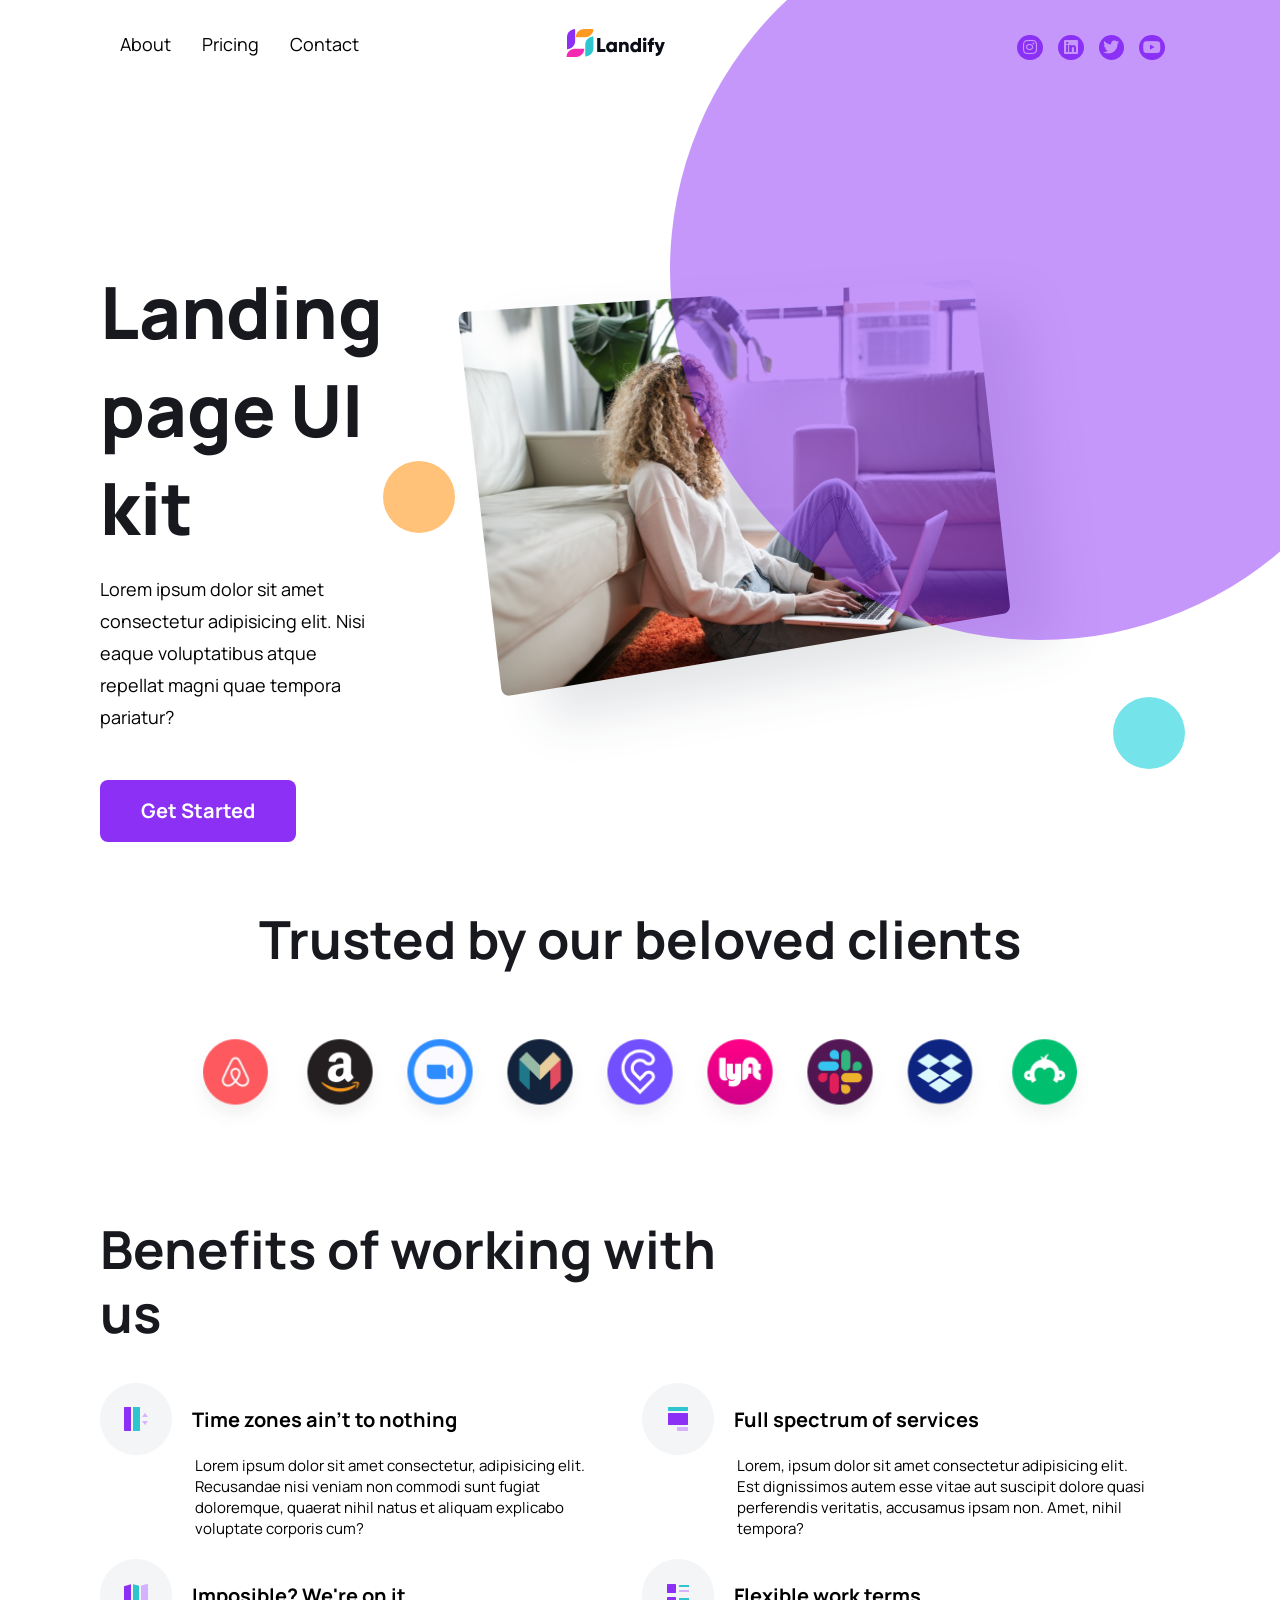
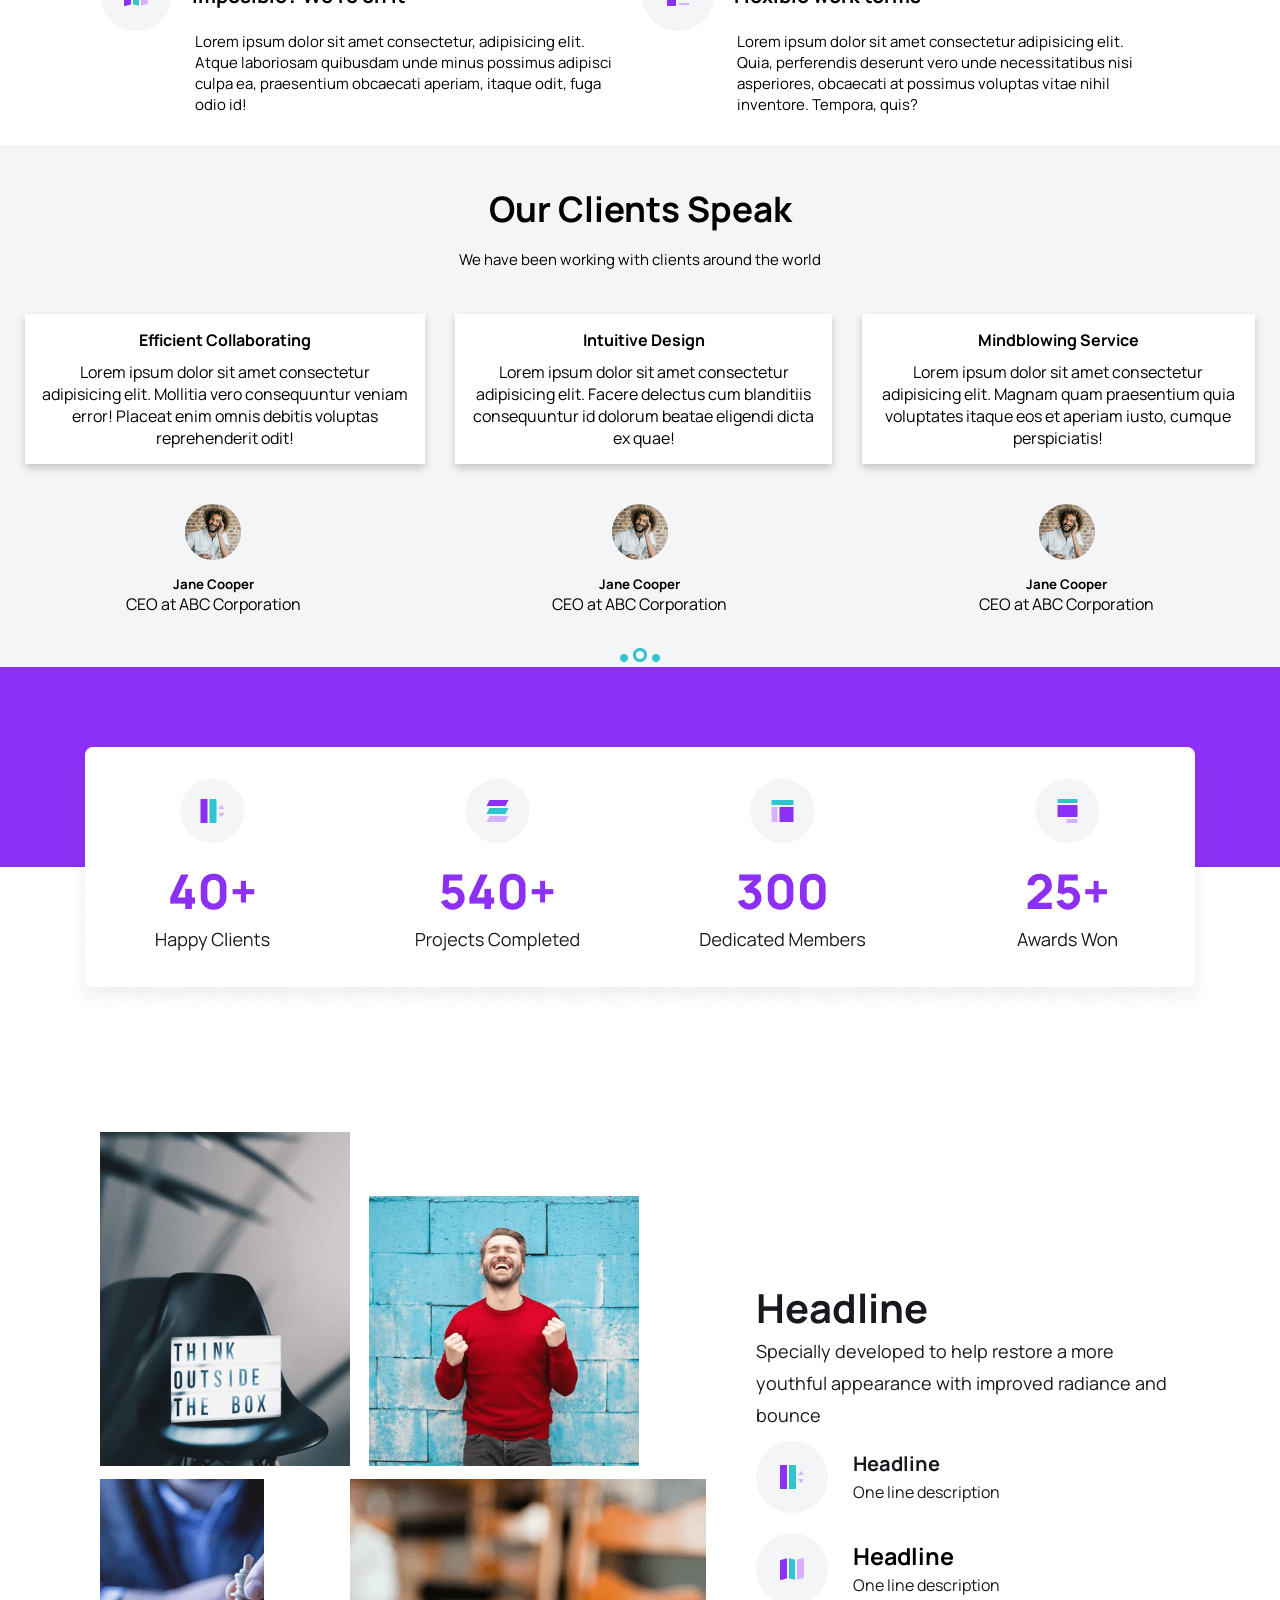
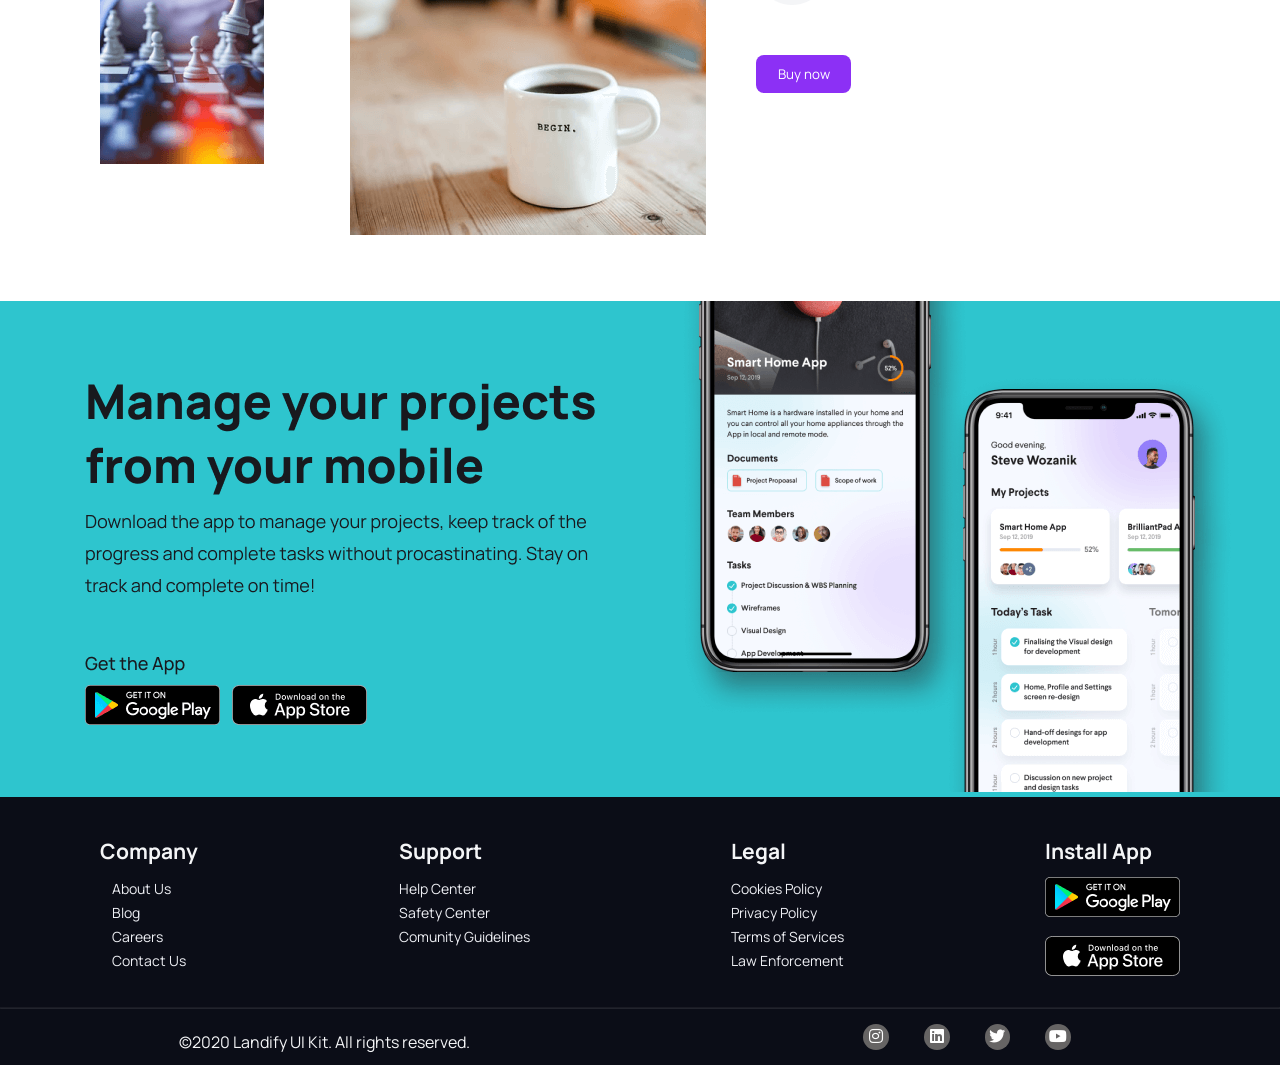
==== home.html @ 830791a5 "add main-header parent into main header__circle" ====
<!DOCTYPE html>
<html lang="en">
  <head>
    <meta charset="UTF-8" />
    <meta http-equiv="X-UA-Compatible" content="IE=edge" />
    <meta name="viewport" content="width=device-width, initial-scale=1.0" />
    <!-- CSS -->
    <link rel="stylesheet" href="./css/styles.css" />
    <!-- favicon -->
    <link rel="icon" href="./img/logo.png" />
    <!-- fontawesome -->
    <link
      rel="stylesheet"
      href="https://use.fontawesome.com/releases/v5.8.1/css/all.css"
      integrity="sha384-50oBUHEmvpQ+1lW4y57PTFmhCaXp0ML5d60M1M7uH2+nqUivzIebhndOJK28anvf"
      crossorigin="anonymous"
    />
    <title>Landify</title>
  </head>
  <body>
    <div class="container">
      <nav class="navbar js-navbar">
        <div class="nav-header">
          <div class="nav-header__icon nav-header__icon--active js-toggle-menu">
            <i id="icon_bar" class="fas fa-bars"></i>
          </div>
          <div class="nav-header__icon js-toggle-menu">
            <i id="icon_close" class="fas fa-times"></i>
          </div>
          <div class="logo-desktop">
            <svg
              width="28"
              height="28"
              viewBox="0 0 28 28"
              fill="none"
              xmlns="http://www.w3.org/2000/svg"
            >
              <path
                d="M0.575317 28H10.0685C14.57 28 18.2192 24.3508 18.2192 19.8493H8.726C4.2245 19.8493 0.575317 23.4985 0.575317 28Z"
                fill="#F22BB2"
              />
              <path
                d="M1 8.15069V20.137C5.5015 20.137 9.15069 16.4878 9.15069 11.9863V0C4.64919 0 1 3.64919 1 8.15069Z"
                fill="#8C30F5"
              />
              <path
                d="M27.4246 0H17.9314C13.4299 0 9.78076 3.64919 9.78076 8.15068H19.2739C23.7754 8.15068 27.4246 4.5015 27.4246 0Z"
                fill="#FE9A22"
              />
              <path
                d="M27.4246 19.3699V7.38358C22.9231 7.38358 19.2739 11.0328 19.2739 15.5343V27.5206C23.7754 27.5206 27.4246 23.8714 27.4246 19.3699Z"
                fill="#2EC5CE"
              />
            </svg>
            <svg
              width="68"
              height="20"
              viewBox="0 0 68 20"
              fill="none"
              xmlns="http://www.w3.org/2000/svg"
            >
              <path
                d="M3.39995 11.92V0.999989H0.199951V15H8.39995V11.92H3.39995Z"
                fill="#0B0D17"
              />
              <path
                d="M16.8717 4.99999V5.93999C16.2117 5.17999 15.2317 4.71999 13.8917 4.71999C11.2717 4.71999 9.11167 7.01999 9.11167 9.99999C9.11167 12.98 11.2717 15.28 13.8917 15.28C15.2317 15.28 16.2117 14.82 16.8717 14.06V15H19.8717V4.99999H16.8717ZM14.4917 12.44C13.1117 12.44 12.1117 11.5 12.1117 9.99999C12.1117 8.49999 13.1117 7.55999 14.4917 7.55999C15.8717 7.55999 16.8717 8.49999 16.8717 9.99999C16.8717 11.5 15.8717 12.44 14.4917 12.44Z"
                fill="#0B0D17"
              />
              <path
                d="M27.9326 4.71999C26.6126 4.71999 25.6126 5.19999 25.0726 5.93999V4.99999H22.0726V15H25.0726V9.53999C25.0726 8.11999 25.8326 7.47999 26.9326 7.47999C27.8926 7.47999 28.6726 8.05999 28.6726 9.29999V15H31.6726V8.85999C31.6726 6.15999 29.9526 4.71999 27.9326 4.71999Z"
                fill="#0B0D17"
              />
              <path
                d="M40.9928 0.999989V5.93999C40.3328 5.17999 39.3528 4.71999 38.0128 4.71999C35.3928 4.71999 33.2328 7.01999 33.2328 9.99999C33.2328 12.98 35.3928 15.28 38.0128 15.28C39.3528 15.28 40.3328 14.82 40.9928 14.06V15H43.9928V0.999989H40.9928ZM38.6128 12.44C37.2328 12.44 36.2328 11.5 36.2328 9.99999C36.2328 8.49999 37.2328 7.55999 38.6128 7.55999C39.9928 7.55999 40.9928 8.49999 40.9928 9.99999C40.9928 11.5 39.9928 12.44 38.6128 12.44Z"
                fill="#0B0D17"
              />
              <path
                d="M47.6937 4.11999C48.6737 4.11999 49.4937 3.29999 49.4937 2.31999C49.4937 1.33999 48.6737 0.519989 47.6937 0.519989C46.7137 0.519989 45.8937 1.33999 45.8937 2.31999C45.8937 3.29999 46.7137 4.11999 47.6937 4.11999ZM46.1937 15H49.1937V4.99999H46.1937V15Z"
                fill="#0B0D17"
              />
              <path
                d="M56.889 3.59999V0.719989C53.569 0.519989 52.029 2.19999 52.029 4.99999H50.689V7.87999H52.029V15H55.029V7.87999H56.889V4.99999H55.029C55.029 3.83999 55.769 3.49999 56.889 3.59999Z"
                fill="#0B0D17"
              />
              <path
                d="M64.6812 4.99999L62.8012 11.12L60.5812 4.99999H57.2812L61.2612 14.54C60.8212 15.76 60.1612 16.2 58.7612 16.2V19C61.5612 19.14 63.3412 17.88 64.4612 14.7L67.8812 4.99999H64.6812Z"
                fill="#0B0D17"
              />
            </svg>
          </div>
          <div class="logo-mobile">
            <svg
              width="28"
              height="28"
              viewBox="0 0 28 28"
              fill="none"
              xmlns="http://www.w3.org/2000/svg"
            >
              <path
                d="M0.575317 28H10.0685C14.57 28 18.2192 24.3508 18.2192 19.8493H8.726C4.2245 19.8493 0.575317 23.4985 0.575317 28Z"
                fill="#F22BB2"
              />
              <path
                d="M1 8.15069V20.137C5.5015 20.137 9.15069 16.4878 9.15069 11.9863V0C4.64919 0 1 3.64919 1 8.15069Z"
                fill="#8C30F5"
              />
              <path
                d="M27.4246 0H17.9314C13.4299 0 9.78076 3.64919 9.78076 8.15068H19.2739C23.7754 8.15068 27.4246 4.5015 27.4246 0Z"
                fill="#FE9A22"
              />
              <path
                d="M27.4246 19.3699V7.38358C22.9231 7.38358 19.2739 11.0328 19.2739 15.5343V27.5206C23.7754 27.5206 27.4246 23.8714 27.4246 19.3699Z"
                fill="#2EC5CE"
              />
            </svg>
            <svg
              width="68"
              height="20"
              viewBox="0 0 68 20"
              fill="none"
              xmlns="http://www.w3.org/2000/svg"
            >
              <path
                d="M3.39995 11.92V0.999989H0.199951V15H8.39995V11.92H3.39995Z"
                fill="#0B0D17"
              />
              <path
                d="M16.8717 4.99999V5.93999C16.2117 5.17999 15.2317 4.71999 13.8917 4.71999C11.2717 4.71999 9.11167 7.01999 9.11167 9.99999C9.11167 12.98 11.2717 15.28 13.8917 15.28C15.2317 15.28 16.2117 14.82 16.8717 14.06V15H19.8717V4.99999H16.8717ZM14.4917 12.44C13.1117 12.44 12.1117 11.5 12.1117 9.99999C12.1117 8.49999 13.1117 7.55999 14.4917 7.55999C15.8717 7.55999 16.8717 8.49999 16.8717 9.99999C16.8717 11.5 15.8717 12.44 14.4917 12.44Z"
                fill="#0B0D17"
              />
              <path
                d="M27.9326 4.71999C26.6126 4.71999 25.6126 5.19999 25.0726 5.93999V4.99999H22.0726V15H25.0726V9.53999C25.0726 8.11999 25.8326 7.47999 26.9326 7.47999C27.8926 7.47999 28.6726 8.05999 28.6726 9.29999V15H31.6726V8.85999C31.6726 6.15999 29.9526 4.71999 27.9326 4.71999Z"
                fill="#0B0D17"
              />
              <path
                d="M40.9928 0.999989V5.93999C40.3328 5.17999 39.3528 4.71999 38.0128 4.71999C35.3928 4.71999 33.2328 7.01999 33.2328 9.99999C33.2328 12.98 35.3928 15.28 38.0128 15.28C39.3528 15.28 40.3328 14.82 40.9928 14.06V15H43.9928V0.999989H40.9928ZM38.6128 12.44C37.2328 12.44 36.2328 11.5 36.2328 9.99999C36.2328 8.49999 37.2328 7.55999 38.6128 7.55999C39.9928 7.55999 40.9928 8.49999 40.9928 9.99999C40.9928 11.5 39.9928 12.44 38.6128 12.44Z"
                fill="#0B0D17"
              />
              <path
                d="M47.6937 4.11999C48.6737 4.11999 49.4937 3.29999 49.4937 2.31999C49.4937 1.33999 48.6737 0.519989 47.6937 0.519989C46.7137 0.519989 45.8937 1.33999 45.8937 2.31999C45.8937 3.29999 46.7137 4.11999 47.6937 4.11999ZM46.1937 15H49.1937V4.99999H46.1937V15Z"
                fill="#0B0D17"
              />
              <path
                d="M56.889 3.59999V0.719989C53.569 0.519989 52.029 2.19999 52.029 4.99999H50.689V7.87999H52.029V15H55.029V7.87999H56.889V4.99999H55.029C55.029 3.83999 55.769 3.49999 56.889 3.59999Z"
                fill="#0B0D17"
              />
              <path
                d="M64.6812 4.99999L62.8012 11.12L60.5812 4.99999H57.2812L61.2612 14.54C60.8212 15.76 60.1612 16.2 58.7612 16.2V19C61.5612 19.14 63.3412 17.88 64.4612 14.7L67.8812 4.99999H64.6812Z"
                fill="#0B0D17"
              />
            </svg>
          </div>
        </div>

        <ul class="menu">
          <li class="menu__element menu__element--active">
            <a class="menu__link" href="#">About</a>
          </li>
          <li class="menu__element">
            <a class="menu__link" href="#">Pricing</a>
          </li>
          <li class="menu__element">
            <a class="menu__link" href="#">Contact</a>
          </li>
        </ul>

        <div class="header">
          <div class="header__social">
            <div class="header__social-items">
              <a href="#"><i class="fab fa-instagram"></i></a>
            </div>

            <div class="header__social-items">
              <a href="#"><i class="fab fa-linkedin"></i></a>
            </div>

            <div class="header__social-items">
              <a href="#"><i class="fab fa-twitter"></i></a>
            </div>

            <div class="header__social-items">
              <a href="#"><i class="fab fa-youtube"></i></a>
            </div>
          </div>
        </div>
      </nav>
      <div class="main-header">
        <div class="main-header__circle">
          <svg
            width="610"
            height="640"
            viewBox="0 0 610 640"
            fill="none"
            xmlns="http://www.w3.org/2000/svg"
          >
            <circle opacity="0.5" cx="370" cy="270" r="370" fill="#8C30F5" />
          </svg>
        </div>
      </div>
    </div>

    <!-- Banner -->

    <div class="main-banner">
      <div class="main-banner__wrap">
        <div class="main-banner__container">
          <div class="banner">
            <h1 class="banner__text">Landing page UI kit</h1>
            <div class="main-banner__span">
              <span
                >Lorem ipsum dolor sit amet consectetur adipisicing elit. Nisi
                eaque voluptatibus atque repellat magni quae tempora
                pariatur?</span
              >
            </div>

            <div class="main-banner__button">
              <a href="#"
                ><button class="banner__button-touch">Get Started</button></a
              >
            </div>
          </div>
        </div>
      </div>

      <div class="main-banner__circle-orange">
        <svg
          width="72"
          height="72"
          viewBox="0 0 72 72"
          fill="none"
          xmlns="http://www.w3.org/2000/svg"
        >
          <circle cx="36" cy="36" r="36" fill="#FFC278" />
        </svg>
      </div>

      <div class="main-banner__image">
        <div class="banner">
          <svg
            width="658"
            height="544"
            viewBox="0 0 658 544"
            fill="none"
            xmlns="http://www.w3.org/2000/svg"
            xmlns:xlink="http://www.w3.org/1999/xlink"
          >
            <g filter="url(#filter0_d)">
              <path
                class="banner__image-woman"
                fill-rule="evenodd"
                clip-rule="evenodd"
                d="M3.5242 95.7684C2.99503 91.2169 6.38948 87.1518 10.9624 86.8606L510.905 55.0303C515.167 54.7589 518.89 57.8821 519.364 62.1257L554.885 380.015C555.357 384.242 552.44 388.099 548.245 388.796L55.5522 470.612C51.0424 471.361 46.8232 468.185 46.2952 463.644L3.5242 95.7684Z"
                fill="url(#pattern0)"
              />
            </g>
            <defs>
              <filter
                id="filter0_d"
                x="0.192383"
                y="0.982513"
                width="657.695"
                height="542.653"
                filterUnits="userSpaceOnUse"
                color-interpolation-filters="sRGB"
              >
                <feFlood flood-opacity="0" result="BackgroundImageFix" />
                <feColorMatrix
                  in="SourceAlpha"
                  type="matrix"
                  values="0 0 0 0 0 0 0 0 0 0 0 0 0 0 0 0 0 0 127 0"
                />
                <feOffset dx="48" dy="24" />
                <feGaussianBlur stdDeviation="24" />
                <feColorMatrix
                  type="matrix"
                  values="0 0 0 0 0.0941176 0 0 0 0 0.145098 0 0 0 0 0.219608 0 0 0 0.12 0"
                />
                <feBlend
                  mode="normal"
                  in2="BackgroundImageFix"
                  result="effect1_dropShadow"
                />
                <feBlend
                  mode="normal"
                  in="SourceGraphic"
                  in2="effect1_dropShadow"
                  result="shape"
                />
              </filter>
              <pattern
                id="pattern0"
                patternContentUnits="objectBoundingBox"
                width="1"
                height="1"
              >
                <use
                  xlink:href="#image0"
                  transform="translate(-0.0601894) scale(0.0010804 0.00144718)"
                />
              </pattern>
              <image
                id="image0"
                width="1037"
                height="691"
                xlink:href="[data-uri]"
              />
            </defs>
          </svg>
        </div>
      </div>

      <div class="main-banner__circle-turquoise">
        <svg
          width="72"
          height="72"
          viewBox="0 0 72 72"
          fill="none"
          xmlns="http://www.w3.org/2000/svg"
        >
          <circle cx="36" cy="36" r="36" fill="#75E3EA" />
        </svg>
      </div>
    </div>

    <!-- title -->

    <div class="main-title">
      <div class="main-title__text">
        <h2>Trusted by our beloved clients</h2>
      </div>

      <div class="main-title__icons">
        <div class="main-title__container">
          <div class="main-title__list">
            <img src="./img/logo-airbnb.png" alt="airbnb" />
          </div>
          <div class="main-title__list">
            <img src="./img/logo-amazon.png" alt="amazon" />
          </div>
          <div class="main-title__list">
            <img src="./img/logo-zoom.png" alt="zoom" />
          </div>
          <div class="main-title__list">
            <img src="./img/logo-m.png" alt="media" />
          </div>
          <div class="main-title__list">
            <img src="./img/logo-cabify.png" alt="cabify" />
          </div>
          <div class="main-title__list">
            <img src="./img/logo-lir.png" alt="lyR" />
          </div>
          <div class="main-title__list">
            <img src="./img/logo-slack.png" alt="slack" />
          </div>
          <div class="main-title__list">
            <img src="./img/logo-dropbox.png" alt="dropbox" />
          </div>
          <div class="main-title__list">
            <img src="./img/logo-green.png" alt="green" />
          </div>
        </div>
      </div>
    </div>

    <!-- Section -->

    <div class="main-section">
      <div class="main-section__title">
        <h2>Benefits of working with <br />us</h2>
      </div>

      <div class="main-section__icons">
        <div class="main-section__left">
          <div class="main-section__list">
            <img src="./img/feature-icon-circle-1.png" alt="benefits" />
            <h3 class="main-section__subtitle">Time zones ain't to nothing</h3>
            <div class="main-section__global">
              <span class="main-section__span"
                >Lorem ipsum dolor sit amet consectetur, adipisicing elit.
                Recusandae nisi veniam non commodi sunt fugiat doloremque,
                quaerat nihil natus et aliquam explicabo voluptate corporis
                cum?</span
              >
            </div>
          </div>

          <div class="main-section__list">
            <img src="./img/feature-icon-circle-2.png" alt="benefits" />
            <h3 class="main-section__subtitle">Imposible? We're on it</h3>
            <div class="main-section__global">
              <span class="main-section__span"
                >Lorem ipsum dolor sit amet consectetur, adipisicing elit. Atque
                laboriosam quibusdam unde minus possimus adipisci culpa ea,
                praesentium obcaecati aperiam, itaque odit, fuga odio id!</span
              >
            </div>
          </div>
        </div>

        <div class="main-section__right">
          <div class="main-section__list">
            <img src="./img/feature-icon-circle-3.png" alt="benefits" />
            <h3 class="main-section__subtitle">Full spectrum of services</h3>
            <div class="main-section__global">
              <span class="main-section__span"
                >Lorem, ipsum dolor sit amet consectetur adipisicing elit. Est
                dignissimos autem esse vitae aut suscipit dolore quasi
                perferendis veritatis, accusamus ipsam non. Amet, nihil
                tempora?</span
              >
            </div>
          </div>

          <div class="main-section__list">
            <img src="./img/feature-icon-circle-4.png" alt="benefits" />
            <h3 class="main-section__subtitle">Flexible work terms</h3>
            <div class="main-section__global">
              <span class="main-section__span"
                >Lorem ipsum dolor sit amet consectetur adipisicing elit. Quia,
                perferendis deserunt vero unde necessitatibus nisi asperiores,
                obcaecati at possimus voluptas vitae nihil inventore. Tempora,
                quis?</span
              >
            </div>
          </div>
        </div>
      </div>
    </div>

    <!-- Cards -->

    <div class="main-card">
      <div class="main-card__title">
        <h3>Our Clients Speak</h3>
        <span class="main-card__span"
          >We have been working with clients around the world</span
        >
      </div>

      <div class="main-card__testimonial">
        <div class="main-card__cards">
          <div class="main-card__cards-testimonial">
            <h4>Efficient Collaborating</h4>
          </div>
          <div class="main-card__paragraph">
            <p>
              Lorem ipsum dolor sit amet consectetur adipisicing elit. Mollitia
              vero consequuntur veniam error! Placeat enim omnis debitis
              voluptas reprehenderit odit!
            </p>
          </div>
          <div class="main-card__pictures">
            <div class="main-card__picture-client">
              <img src="./img/testimonial.png" alt="testimonial" />
            </div>
          </div>
        </div>

        <div class="main-card__cards">
          <div class="main-card__cards-testimonial">
            <h4>Intuitive Design</h4>
          </div>
          <div class="main-card__paragraph">
            <p>
              Lorem ipsum dolor sit amet consectetur adipisicing elit. Facere
              delectus cum blanditiis consequuntur id dolorum beatae eligendi
              dicta ex quae!
            </p>
          </div>
          <div class="main-card__pictures">
            <div class="main-card__picture-client">
              <img src="./img/testimonial.png" alt="testimonial" />
            </div>
          </div>
        </div>

        <div class="main-card__cards">
          <div class="main-card__cards-testimonial">
            <h4>Mindblowing Service</h4>
          </div>
          <div class="main-card__paragraph">
            <p>
              Lorem ipsum dolor sit amet consectetur adipisicing elit. Magnam
              quam praesentium quia voluptates itaque eos et aperiam iusto,
              cumque perspiciatis!
            </p>
          </div>
          <div class="main-card__pictures">
            <div class="main-card__picture-client">
              <img src="./img/testimonial.png" alt="testimonial" />
            </div>
          </div>
        </div>
      </div>

      <div class="main-card__wrapp">
        <div class="main-card__picture">
          <div class="main-card__picture-client">
            <img src="./img/testimonial.png" alt="testimonial" />
          </div>
        </div>

        <div class="main-card__picture-client">
          <div class="main-card__picture">
            <img src="./img/testimonial.png" alt="testimonial" />
          </div>
        </div>

        <div class="main-card__picture-client">
          <div class="main-card__picture">
            <img src="./img/testimonial.png" alt="testimonial" />
          </div>
        </div>
      </div>

      <div class="main-card__company">
        <div class="main-card__name">
          <h5>Jane Cooper</h5>
          <div class="main-card__position">
            <span>CEO at ABC Corporation</span>
          </div>
        </div>

        <div class="main-card__name">
          <h5>Jane Cooper</h5>
          <div class="main-card__position">
            <span>CEO at ABC Corporation</span>
          </div>
        </div>

        <div class="main-card__name">
          <h5>Jane Cooper</h5>
          <div class="main-card__position">
            <span>CEO at ABC Corporation</span>
          </div>
        </div>
      </div>

      <div class="main-card__elipse">
        <div class="main-card__elipse-1">
          <img src="./img/elipse-1.png" alt="elipse" />
        </div>
        <div class="main-card__elipse-2">
          <img src="./img/elipse-2.png" alt="elipse" />
        </div>
        <div class="main-card__elipse-1">
          <img src="./img/elipse-1.png" alt="elipse" />
        </div>
      </div>
    </div>

    <!-- Statistics -->

    <div class="main-statistics">
      <div class="main-statistics__card">
        <img src="./img/statics.png" alt="" />
      </div>
    </div>

    <!-- Headline -->

    <div class="main-headline">
      <div class="main-headline__left">
        <div class="main-headline__container">
          <div class="main-headline__pictures-top">
            <div class="main-headline__picture-chair">
              <img src="./img/chair.png" alt="chair" />
            </div>
            <div class="main-headline__picture-chess">
              <img src="./img/chess.png" alt="chess" />
            </div>
          </div>
          <div class="main-headline__pictures-bottom">
            <div class="main-headline__picture-tshirt">
              <img src="./img/red-tshirt.png" alt="tshirt" />
            </div>
            <div class="main-headline__picture-coffe">
              <img src="./img/coffee-mug.png" alt="coffe-mug" />
            </div>
          </div>
        </div>
      </div>

      <div class="main-headline__right">
        <div class="main-headline__title">
          <h4>Headline</h4>
        </div>
        <div class="main-headline__span">
          <span
            >Specially developed to help restore a more youthful appearance with
            improved radiance and bounce</span
          >
        </div>

        <div class="main-headline__description">
          <div class="main-headline__list">
            <img src="./img/feature-icon-circle-1.png" alt="benefits" />
            <div class="main-headline__subtitle">
              <h3 class="main-headline__headline">Headline</h3>
              <div class="main-headline__global">
                <span>One line description</span>
              </div>
            </div>
          </div>

          <div class="main-headline__list">
            <img src="./img/feature-icon-circle-2.png" alt="benefits" />
            <div class="main-headline__subtitle">
              <h3>Headline</h3>
              <div class="main-headline__global">
                <span>One line description</span>
              </div>
            </div>
          </div>
          <div class="main-headline__button">
            <div class="headline">
              <a href="#"
                ><button class="headline__button-touch">Buy now</button></a
              >
            </div>
          </div>
        </div>
      </div>
    </div>

    <!-- app -->

    <div class="main-app">
      <div class="main-app__left">
        <div class="main-app__title">
          <h4>Manage your projects from your mobile</h4>
        </div>

        <div class="main-app__subtitle">
          <span
            >Download the app to manage your proyects, keep track of the
            progress and complete tasks without procastinating. Stay on track
            and complete on time!</span
          >
        </div>
      </div>

      <div class="main-app__right">
        <div class="main-app__image">
          <img src="./img/cellphones.png" alt="cellphones" />
        </div>
      </div>
    </div>

    <!-- Footer -->

    <div class="main-footer">
      <div class="main-footer__container">
        <div class="main-footer__title">
          <div class="main-footer__subtitle">
            <h3>Company</h3>
          </div>
          <div class="main-footer__list">
            <span>About Us</span>
            <span>Blog</span>
            <span>Careers</span>
            <span>Contact Us</span>
          </div>
        </div>

        <div class="main-footer__title">
          <div class="main-footer__subtitle">
            <h3>Support</h3>
          </div>
          <div class="main-footer__list">
            <span>Help Center</span>
            <span>Safety Center</span>
            <span>Comunity Guidelines</span>
          </div>
        </div>

        <div class="main-footer__title">
          <div class="main-footer__subtitle">
            <h3>Legal</h3>
          </div>
          <div class="main-footer__list">
            <span>Cookies Policy</span>
            <span>Privacy Policy</span>
            <span>Terms of Services</span>
            <span>Law Enforcement</span>
          </div>
        </div>

        <div class="main-footer__title">
          <div class="main-footer__subtitle">
            <h3>Install App</h3>
          </div>
          <div class="main-footer__list">
            <div class="main-footer__app">
              <a href="#"
                ><img src="./img/play-store.png" alt="Play-Store"
              /></a>
            </div>
            <div class="main-footer__list">
              <div class="main-footer__app">
                <a href="#"
                  ><img src="./img/app-store.png" alt="App-Store"
                /></a>
              </div>
            </div>
          </div>
        </div>
      </div>

      <hr />
      <div class="main-footer__rights">
        <div class="main-footer__container-bottom">
          <div class="main-footer__span">
            <span>©2020 Landify UI Kit. All rights reserved.</span>
          </div>
          <div class="main-footer__icons">
            <div class="main-footer__social">
              <div class="main-footer__items">
                <a href="#"><i class="fab fa-instagram"></i></a>
              </div>

              <div class="main-footer__items">
                <div class="main-footer__network">
                  <a href="#"><i class="fab fa-linkedin"></i></a>
                </div>
              </div>

              <div class="main-footer__items">
                <div class="main-footer__network">
                  <a href="#"><i class="fab fa-twitter"></i></a>
                </div>
              </div>

              <div class="main-footer__items">
                <div class="main-footer__network">
                  <a href="#"><i class="fab fa-youtube"></i></a>
                </div>
              </div>
            </div>
          </div>
        </div>
      </div>
    </div>

    <!-- JS -->

    <script src="./js/app.js"></script>
  </body>
</html>
---- css/styles.css ----
@import url("https://fonts.googleapis.com/css2?family=Manrope&display=swap");

* {
  box-sizing: border-box;
  padding: 0;
  margin: 0;
  font-family: Manrope;
}

/* HEADER */
.container {
  background-color: #fff;
}

.navbar {
  width: 100%;
  display: flex;
  justify-content: space-around;
  align-items: center;
  background-color: #fff;
  padding-right: 0rem;
  padding-bottom: 0;
  padding-left: 0rem;
  max-width: 100%;
  position: relative;
  margin: 0 auto;
}

.nav-header {
  display: flex;
  justify-content: center;
  align-items: center;
}

.logo-desktop {
  justify-content: center;
  margin-right: 50px;
  flex-basis: 200%;
}

.logo-mobile {
  display: none;
}

/* styles for Navbar*/

.menu {
  align-items: initial;
  justify-content: space-between;
  padding-top: 1.5rem;
  left: 1.25rem;
}

.menu__element--active {
  line-height: 1;
  height: 3.25rem;
  color: #00343d;
  display: inline-block;
  font-size: 1.125rem;
}

.menu__element {
  height: 3.25rem;
  color: #00343d;
  margin: 0.5rem;
  display: inline-block;
  margin-left: 1.25rem;
  align-items: center;
  justify-content: center;
  font-size: 1.125rem;
}

.menu__link {
  text-decoration: none;
  color: black;
}

.header__social {
  display: none;
  justify-content: space-around;
}

.main-header__circle {
  display: none;
}

@media screen and (max-width: 600px) {
  .navbar {
    display: block;
    justify-content: space-between;
    align-items: center;
    background-color: rgb(223, 236, 43);
    padding-top: 0.875rem;
    padding-right: 0rem;
    padding-bottom: 0.875rem;
    padding-left: 0rem;
    width: 100%;
    position: absolute;
    text-align: center;
  }

  .nav-header__icon {
    font-size: 1.5rem;
    display: none;
    left: 1.563rem;
    position: absolute;
  }

  .nav-header__icon--active {
    display: inline-block;
  }

  .menu {
    display: none;
  }

  .menu-mobile {
    display: inline-block;
    background-color: white;
    width: 100%;
  }

  .menu-mobile .menu {
    margin-top: 0.625rem;
    position: relative;
    display: flex;
    flex-direction: column;
    left: 0rem;
  }

  .menu__element:hover::after {
    content: "";
    height: 0.313rem;
    width: 0.313rem;
    border-radius: 100%;
    background: black;
    display: block;
    margin-left: auto;
    margin-right: auto;
    margin-top: 0.5rem;
    visibility: visible;
    overflow: visible;
  }

  .menu-mobile .menu .menu__element {
    position: relative;
    display: block;
    float: none;
    text-align: center;
    margin-top: 1.563rem;
    padding-right: 0;
  }

  .menu__element {
    display: none;
  }

  .logo-desktop {
    display: none;
  }

  .logo-mobile {
    display: inline-block;
    margin-top: 0.313rem;
    margin-left: 0.313rem;
  }
}

@media screen and (min-width: 601px) and (max-width: 1023px) {
  .nav-header__icon {
    width: 60px;
    font-size: 25px;
    margin-left: 25px;
  }

  .nav-header__icon:nth-child(1) {
    display: block;
  }

  .nav-header__icon:nth-child(2) {
    display: none;
  }
  .menu-mobile .nav-header__icon:nth-child(1) {
    display: none;
  }
  .menu-mobile .nav-header__icon:nth-child(2) {
    display: block;
  }

  .navbar {
    display: block;
    align-items: center;
    background-color: rgb(223, 236, 43);
    padding-top: 0.875rem;
    padding-right: 0rem;
    padding-bottom: 0.875rem;
    padding-left: 0rem;
    width: 100%;
    position: absolute;
    text-align: center;
  }

  .menu__element:hover::after {
    content: "";
    height: 0.313rem;
    width: 0.313rem;
    border-radius: 100%;
    background: black;
    display: block;
    margin-left: auto;
    margin-right: auto;
    margin-top: 0.5rem;
    visibility: visible;
    overflow: visible;
  }

  .menu {
    margin: 0rem;
    display: none;
  }

  .menu-mobile {
    display: inline-block;
    background-color: white;
    width: 100%;
  }

  .menu-mobile .menu {
    margin-top: 0.625rem;
    position: relative;
    display: flex;
    flex-direction: column;
    left: 0rem;
  }

  .menu__element {
    position: relative;
    display: block;
    float: none;
    text-align: center;
    margin-top: 1.563rem;
    font-size: 1.875rem;
  }

  .logo-mobile {
    display: none;
    margin-top: 0.313rem;
    margin-left: 1.875rem;
  }

  .menu-mobile .logo-mobile {
    display: none;
    margin-top: 0.625rem;
    margin-left: 0.625rem;
  }
}

@media screen and (min-width: 1024px) {
  .nav-header {
    position: absolute;
    margin-bottom: 5px;
  }

  .nav-header__icon {
    display: none;
  }

  .menu {
    margin-right: 450px;
  }

  .header__social {
    display: flex;
  }

  .header__social-items {
    background: #8c30f5;
    border-radius: 0.8em;
    -moz-border-radius: 0.8em;
    -webkit-border-radius: 0.8em;
    display: inline-block;
    line-height: 1.6em;
    margin-right: 15px;
    text-align: center;
    width: 1.6em;
  }

  a {
    color: #fff;
  }

  .main-header__circle {
    display: block;
    position: absolute;
    right: 0;
    top: 0;
    z-index: 1;
  }
}

/* Banner */

.main-banner {
  padding: 130px 0;
  background-color: #9fbecf;
}

.banner__text {
  font-size: 40px;
  margin: 16px 0px;
  text-align: center;
}

.main-banner__span {
  text-align: center;
  font-style: normal;
  font-weight: normal;
  font-size: 18px;
  line-height: 32px;
  font-feature-settings: "liga" off;
  margin: 15px 0;
}

.main-banner__image {
  display: flex;
  justify-content: center;
}

.banner {
  display: contents;
}

.banner__image-woman {
  align-items: center;
}

.main-banner__circle-orange {
  display: none;
}

.main-banner__circle-turquoise {
  display: none;
}

.main-banner__button {
  display: flex;
  justify-content: center;
}

.banner__button-touch {
  background: #8c30f5;
  border-radius: 8px;
  flex: none;
  order: 1;
  align-self: flex-start;
  flex-grow: 0;
  margin: 32px 0px;
  font-family: Manrope;
  font-style: normal;
  font-weight: bold;
  font-size: 20px;
  line-height: 30px;
  text-align: center;
  font-feature-settings: "liga" off;
  padding: 16px 41px;
  border: none;
  color: #ffffff;
}

.banner__button-touch:hover {
  background-color: #fff;
  color: #8c30f5;
  margin: none;
}

@media screen and (max-width: 600px) {
  .main-banner {
    background-color: #9fbecf;
  }
}

@media screen and (min-width: 601px) and (max-width: 1023px) {
  .main-banner {
    background-color: #9fbecf;
  }
}

@media screen and (min-width: 1024px) {
  .main-banner {
    display: flex;
    margin: 0 100px;
    background-color: #fff;
  }

  .main-banner__wrap {
    display: inline-flex;
    margin: auto;
  }

  .main-banner__container {
    position: relative;
    display: inline-flexbox;
  }

  .banner__text {
    font-family: Manrope;
    font-style: normal;
    font-weight: 800;
    font-size: 72px;
    line-height: 98px;
    text-align: left;
    font-feature-settings: "liga" off;
    color: #18191f;
    flex: none;
    order: 0;
    flex-grow: 0;
    margin: 16px 0px;
  }

  .main-banner__span {
    text-align: left;
  }

  .main__banner-image {
    position: relative;
  }

  .banner__image-woman {
    padding: 0 20px;
  }

  .main-banner__button {
    position: absolute;
  }

  .main-banner__button-touch {
    cursor: pointer;
  }

  .main-banner__circle-orange {
    display: flex;
    align-items: center;
    justify-content: center;
  }

  .main-banner__circle-turquoise {
    display: flex;
    flex-direction: column-reverse;
  }
  .main-header__big-circle {
    display: none;
  }
}

/* title */

.main-title {
  text-align: center;
  font-size: 30px;
}

.main-title__text {
  font-size: 24px;
  padding-bottom: 30px;
}

.main-title__list {
  display: flex;
  justify-content: space-between;
}

.main-title__icons {
  display: flex;
  justify-content: center;
}

.main-title__container {
  display: flex;
  justify-content: center;
}

.main-title__list {
  display: flex;
  justify-content: center;
  width: 30px;
  height: 30px;
}

@media screen and (min-width: 601px) and (max-width: 1023px) {
  .main-title__list {
    width: 70px;
    height: 70px;
  }
}

@media screen and (min-width: 1024px) {
  .main-title__text {
    font-style: normal;
    padding-bottom: 50px;
    font-size: 35px;
    line-height: 64px;
    text-align: center;
    font-feature-settings: "liga" off;
    color: #18191f;
    flex: none;
    order: 0;
    flex-grow: 0;
    margin: 8px 0px;
  }

  .main-title__list {
    width: 100px;
    height: 100px;
  }
}

/* section */

.main-section {
  text-align: center;
  font-size: 20px;
}

.main-section__title {
  font-size: 24px;
  padding-top: 40px;
}

.main-section__icons {
  padding: 20px 0;
}

.main-section__list {
  padding: 10px 0;
}

@media screen and (min-width: 1024px) {
  .main-section {
    margin: 0 100px;
  }

  .main-section__title {
    font-style: normal;
    font-weight: 800;
    font-size: 35px;
    line-height: 64px;
    text-align: left;
    font-feature-settings: "liga" off;
    color: #18191f;
    flex: none;
    padding-top: 80px;
    order: 0;
    flex-grow: 0;
    margin: 8px 0px;
  }

  .main-section__icons {
    display: flex;
    justify-content: flex-start;
  }

  .main-section__list {
    display: flex;
    align-items: center;
    flex-wrap: wrap;
  }

  .main-section__subtitle {
    font-size: 20px;
    margin-left: 20px;
  }

  .main-section__global {
    display: flex;
    text-align: left;
    margin-left: 65px;
  }

  .main-section__span {
    font-size: 15px;
    padding: 0 30px;
  }
}

/* Cards */

.main-card {
  background: #f4f5f7;
}

.main-card__title {
  background-color: #f4f5f7;
  padding-top: 40px;
  font-size: 30px;
  text-align: center;
}

.main-card__span {
  font-size: 15px;
  margin-bottom: 20px;
}

.main-card__testimonial {
  padding: 10px;
}

.main-card__cards {
  background-color: #fff;
  box-shadow: 0 4px 8px 0 rgba(0, 0, 0, 0.2);
  transition: 0.3s;
  padding: 15px;
  margin-top: 15px;
}

p {
  margin-top: 10px;
}

.main-card__wrapp {
  display: none;
}

.main-card__pictures {
  display: flex;
  justify-content: flex-end;
}

.main-card__company {
  display: none;
}

.main-card__elipse {
  display: none;
}

@media screen and (min-width: 601px) and (max-width: 1023px) {
  .main-card__pictures {
    display: flex;
    justify-content: center;
  }
}

@media screen and (min-width: 1024px) {
  .main-card__testimonial {
    display: flex;
    justify-content: space-between;
    align-items: center;
    margin: 30px 0;
  }
  .main-card__cards {
    background-color: #fff;
    justify-content: space-between;
    margin: 0 15px;
  }

  .main-card__cards-testimonial {
    text-align: center;
  }

  .main-card__paragraph {
    text-align: center;
  }

  .main-card__pictures {
    display: none;
  }

  .main-card__picture-client {
    display: flex;
    justify-content: space-around;
  }

  .main-card__wrapp {
    display: flex;
    justify-content: space-around;
    margin: 10px 0;
  }

  .main-card__company {
    display: flex;
    justify-content: space-around;
  }

  .main-card__name {
    text-align: center;
  }

  .main-card__elipse {
    display: flex;
    justify-content: center;
    align-items: center;
    margin-top: 30px;
  }

  .main-card__elipse-1 {
    margin: 0 5px;
  }

  .main-card__elipse-2 {
    align-items: center;
  }
}

/*Statistics*/

.main-statistics {
  display: none;
}

@media screen and (min-width: 1024px) {
  .main-statistics {
    display: flex;
    justify-content: center;
    padding: auto;
  }
}

/* Headline*/

.main-headline {
  text-align: center;
  font-size: 20px;
}

.main-headline__title {
  font-size: 24px;
  padding-top: 40px;
}

.main-headline__icons {
  padding: 20px 0;
}

.main-headline__list {
  padding: 10px 0;
}

.main-headline__left {
  display: none;
}

.main-headline__button {
  display: none;
}

@media screen and (min-width: 601px) and (max-width: 1023px) {
  .main-headline__description {
    display: flex;
    justify-content: space-around;
  }

  .main-headline__button {
    display: none;
  }
}

@media screen and (min-width: 1024px) {
  .main-headline {
    display: flex;
    padding: 60px 0;
  }

  .main-headline__left {
    display: flex;
    justify-content: center;
    align-items: center;
  }

  .main-headline__right {
    margin: auto;
  }

  .main-headline__title {
    display: flex;
    justify-content: flex-start;
    font-style: normal;
    font-weight: 800;
    font-size: 40px;
    line-height: 54px;
    font-feature-settings: "liga" off;
    color: #18191f;
  }

  .main-headline__span {
    text-align: left;
    font-style: normal;
    font-weight: normal;
    font-size: 18px;
    line-height: 32px;
    font-feature-settings: "liga" off;
    color: #18191f;
  }

  .main-headline__list {
    display: flex;
    align-items: center;
  }

  .main-headline__subtitle {
    text-align: left;
    margin-left: 25px;
  }

  .main-headline__headline {
    font-family: Manrope;
    font-style: normal;
    font-weight: bold;
    font-size: 20px;
    line-height: 30px;
    font-feature-settings: "liga" off;
    color: #18191f;
  }

  .main-headline__global {
    font-style: normal;
    font-weight: normal;
    font-size: 16px;
    line-height: 26px;
    font-feature-settings: "liga" off;
    color: #18191f;
  }

  .main-headline__button {
    display: flex;
  }

  .headline__button-touch {
    background: #8c30f5;
    color: #fff;
    border: none;
    border-radius: 8px;
    flex: none;
    flex-grow: 0;
    padding: 10px 21px 10px 22px;
    margin: 40px 0px;
  }

  .headline__button-touch:hover {
    background-color: #fff;
    color: #8c30f5;
    margin: none;
  }
}

/* Cards */

.main-card {
  background: #f4f5f7;
}

.main-card__title {
  background-color: #f4f5f7;
  padding-top: 40px;
  font-size: 30px;
  text-align: center;
}

.main-card__span {
  font-size: 15px;
  margin-bottom: 20px;
}

.main-card__testimonial {
  padding: 10px;
}

.main-card__cards {
  background-color: #fff;
  box-shadow: 0 4px 8px 0 rgba(0, 0, 0, 0.2);
  transition: 0.3s;
  padding: 15px;
  margin-top: 15px;
}

p {
  margin-top: 10px;
}

.main-card__wrapp {
  display: none;
}

.main-card__pictures {
  display: flex;
  justify-content: flex-end;
}

.main-card__company {
  display: none;
}

.main-card__elipse {
  display: none;
}

@media screen and (min-width: 601px) and (max-width: 1023px) {
  .main-card__pictures {
    display: flex;
    justify-content: center;
  }
}

@media screen and (min-width: 1024px) {
  .main-card__testimonial {
    display: flex;
    justify-content: space-between;
    align-items: center;
    margin: 30px 0;
  }
  .main-card__cards {
    background-color: #fff;
    justify-content: space-between;
    margin: 0 15px;
  }

  .main-card__cards-testimonial {
    text-align: center;
  }

  .main-card__paragraph {
    text-align: center;
  }

  .main-card__pictures {
    display: none;
  }

  .main-card__picture-client {
    display: flex;
    justify-content: space-around;
  }

  .main-card__wrapp {
    display: flex;
    justify-content: space-around;
    margin: 10px 0;
  }

  .main-card__company {
    display: flex;
    justify-content: space-around;
  }

  .main-card__name {
    text-align: center;
  }

  .main-card__elipse {
    display: flex;
    justify-content: center;
    align-items: center;
    margin-top: 30px;
  }

  .main-card__elipse-1 {
    margin: 0 5px;
  }

  .main-card__elipse-2 {
    align-items: center;
  }
}

/*Statistics*/

.main-statistics {
  display: none;
}

@media screen and (min-width: 1024px) {
  .main-statistics {
    display: flex;
    justify-content: center;
  }
}

/* Headline*/

.main-headline {
  text-align: center;
  font-size: 20px;
}

.main-headline__title {
  font-size: 24px;
  padding-top: 40px;
}

.main-headline__icons {
  padding: 20px 0;
}

.main-headline__list {
  padding: 10px 0;
}

.main-headline__left {
  display: none;
}

.main-headline__button {
  display: none;
}

@media screen and (min-width: 601px) and (max-width: 1023px) {
  .main-headline__description {
    display: flex;
    justify-content: space-around;
  }

  .main-headline__button {
    display: none;
  }
}

@media screen and (min-width: 1024px) {
  .main-headline {
    display: flex;
    margin: 0 100px;
  }

  .main-headline__left {
    display: flex;
    justify-content: center;
    align-items: center;
  }

  .main-headline__container {
    display: flex;
  }

  .main-headline__picture-chess {
    margin-right: 86px;
    margin-top: 7px;
  }

  .main-headline__picture-tshirt {
    margin-top: 64px;
    margin-right: 99px;
  }

  .main-headline__picture-coffe {
    margin-right: 50px;
    margin-top: 7px;
  }

  .main-headline__right {
    margin: auto;
  }

  .main-headline__title {
    display: flex;
    justify-content: flex-start;
    font-style: normal;
    font-weight: 800;
    font-size: 40px;
    line-height: 54px;
    font-feature-settings: "liga" off;
    color: #18191f;
  }

  .main-headline__span {
    text-align: left;
    font-style: normal;
    font-weight: normal;
    font-size: 18px;
    line-height: 32px;
    font-feature-settings: "liga" off;
    color: #18191f;
  }

  .main-headline__list {
    display: flex;
    align-items: center;
  }

  .main-headline__subtitle {
    text-align: left;
    margin-left: 25px;
  }

  .main-headline__headline {
    font-family: Manrope;
    font-style: normal;
    font-weight: bold;
    font-size: 20px;
    line-height: 30px;
    font-feature-settings: "liga" off;
    color: #18191f;
  }

  .main-headline__global {
    font-style: normal;
    font-weight: normal;
    font-size: 16px;
    line-height: 26px;
    font-feature-settings: "liga" off;
    color: #18191f;
  }

  .main-headline__button {
    display: flex;
  }

  .headline__button-touch {
    background: #8c30f5;
    color: #fff;
    border: none;
    border-radius: 8px;
    flex: none;
    flex-grow: 0;
    padding: 10px 21px 10px 22px;
    margin: 40px 0px;
  }

  .headline__button-touch:hover {
    background-color: #fff;
    color: #8c30f5;
    margin: none;
  }
}

/* App */

.main-app {
  background: #2ec5ce;
}

.main-app__left {
  padding: 20px 0;
}

.main-app__title {
  font-size: 30px;
  text-align: center;
}

.main-app__subtitle {
  text-align: center;
  line-height: 30px;
  margin-top: 15px;
}

.main-app__right {
  display: none;
}

@media screen and (min-width: 601px) and (max-width: 1023px) {
  .main-app__right {
    display: none;
  }
}

@media screen and (min-width: 1024px) {
  .main-app {
    display: flex;
    justify-content: center;
  }

  .main-app__left {
    display: none;
  }

  .main-app__right {
    display: flex;
    justify-content: center;
  }
}

/* Footer*/

.main-footer {
  background: #0b0d17;
}

.main-footer__container {
  display: inline;
}

.main-footer__title {
  text-align: center;
  padding-top: 40px;
}

.main-footer__subtitle {
  font-style: normal;
  font-weight: 500;
  font-size: 18px;
  line-height: 28px;
  font-feature-settings: "liga" off;
  color: #f4f5f7;
}

.main-footer__list {
  display: inline-grid;
  font-style: normal;
  font-weight: normal;
  font-size: 14px;
  line-height: 24px;
  margin: 12px 0;
  font-feature-settings: "liga" off;
  color: #eeeff4;
}

hr {
  background: #ffffff;
  opacity: 0.1;
  flex: none;
  order: 1;
  flex-grow: 0;
  margin: 0px 0px;
}

.main-footer__rights {
  color: #f4f5f7;
  text-align: center;
}

.main-footer__span {
  margin-top: 10px;
}

.main-footer__icons {
  display: flex;
  justify-content: space-around;
  padding: 15px;
}

.main-footer__social {
  display: contents;
}

a {
  color: #fff;
}

@media screen and (min-width: 601px) and (max-width: 1023px) {
  .main-footer {
    background: #0b0d17;
  }
  .main-footer__container {
    display: flex;
    justify-content: space-around;
  }

  .main-footer__subtitle {
    text-align: left;
  }

  .main-footer__list {
    display: inline-grid;
    font-style: normal;
    font-weight: normal;
    font-size: 14px;
    line-height: 24px;
    text-align: left;
    margin: 12px 0;
    font-feature-settings: "liga" off;
    color: #eeeff4;
  }
}

@media screen and (min-width: 1024px) {
  .main-footer {
    background: #0b0d17;
  }
  .main-footer__container {
    display: flex;
    justify-content: space-around;
  }

  .main-footer__subtitle {
    text-align: left;
  }

  .main-footer__list {
    display: inline-grid;
    text-align: left;
    font-style: normal;
    font-weight: normal;
    font-size: 14px;
    line-height: 24px;
    margin: 12px 0;
    font-feature-settings: "liga" off;
    color: #eeeff4;
  }

  .main-footer__rights {
    display: flex;
  }

  .main-footer__container-bottom {
    flex: auto;
    display: flex;
    justify-content: space-around;
    align-items: center;
  }

  .main-footer__items {
    margin: 0 20px;
    background-color: rgb(102, 100, 100);
    border-radius: 0.8em;
    -moz-border-radius: 0.8em;
    -webkit-border-radius: 0.8em;
    display: inline-block;
    line-height: 1.6em;
    margin-right: 15px;
    text-align: center;
    width: 1.6em;
  }

  .main-footer__network {
    color: #fff;
  }
}
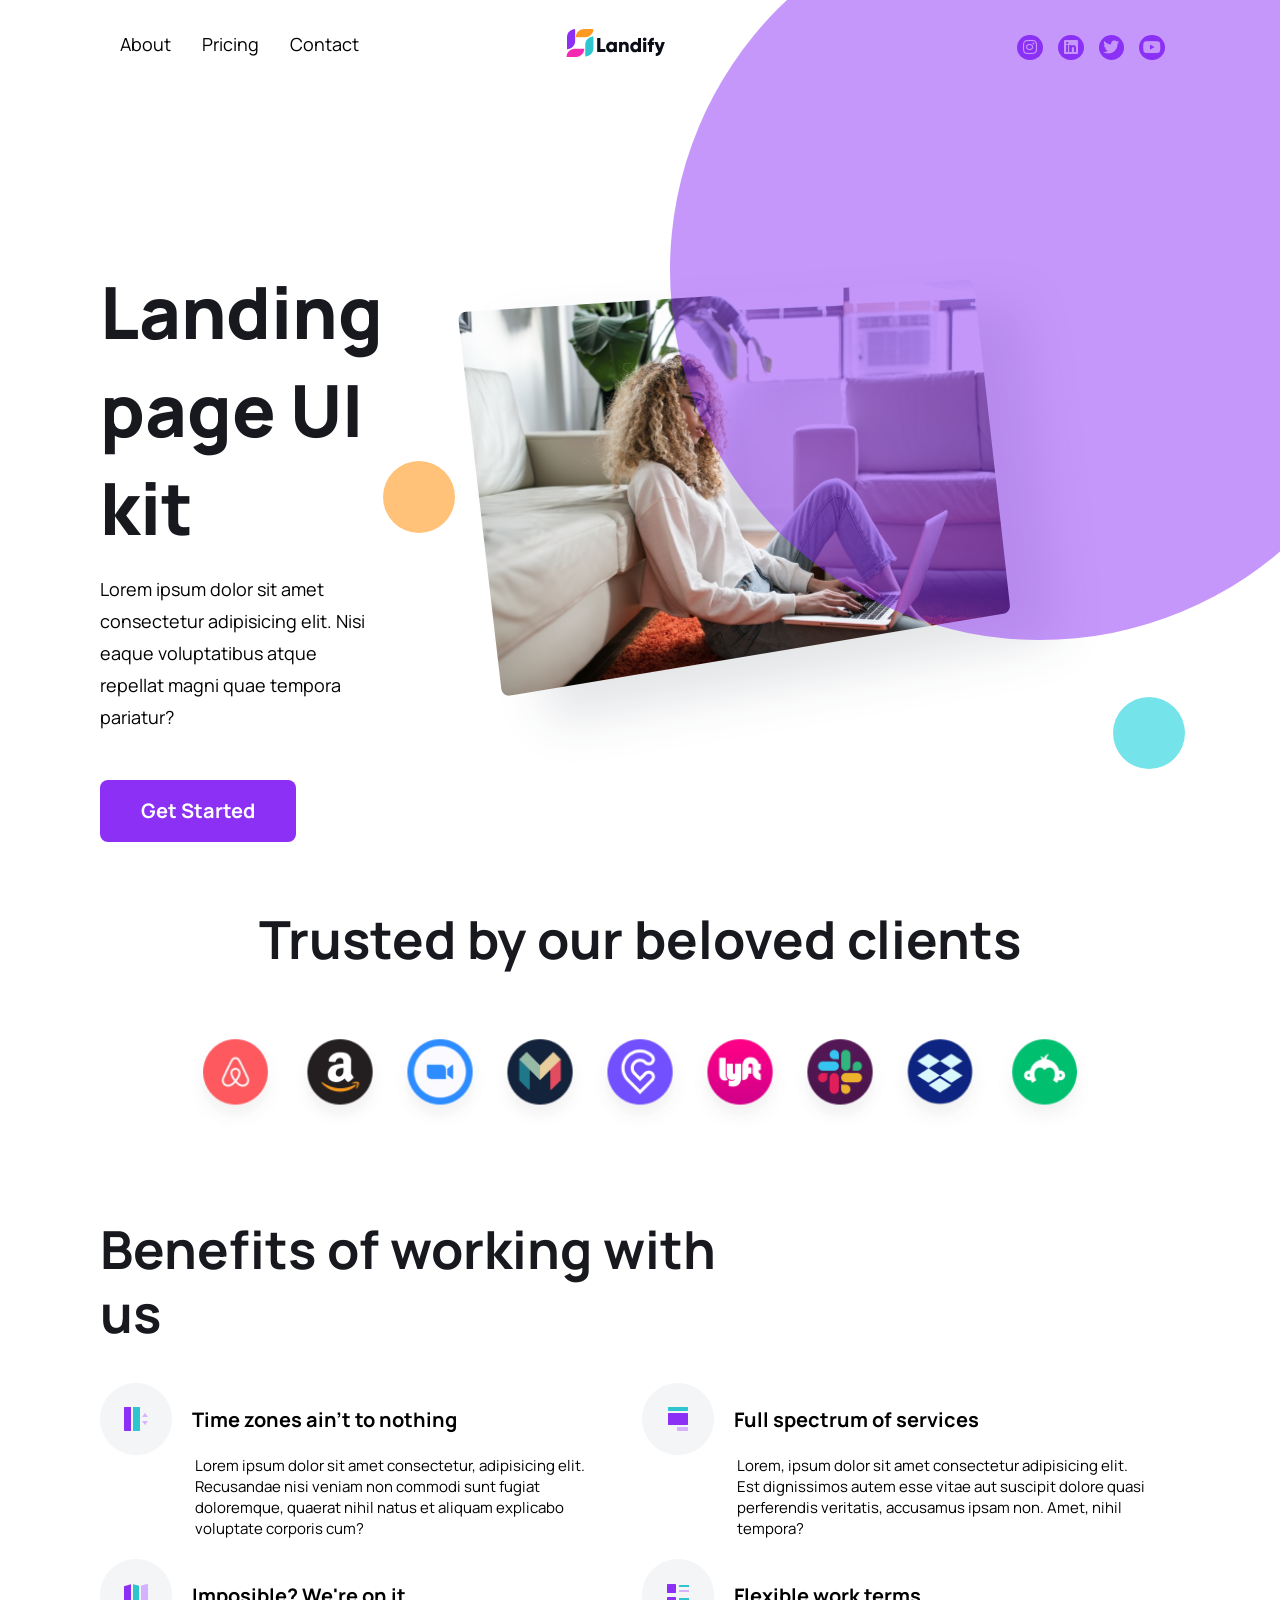
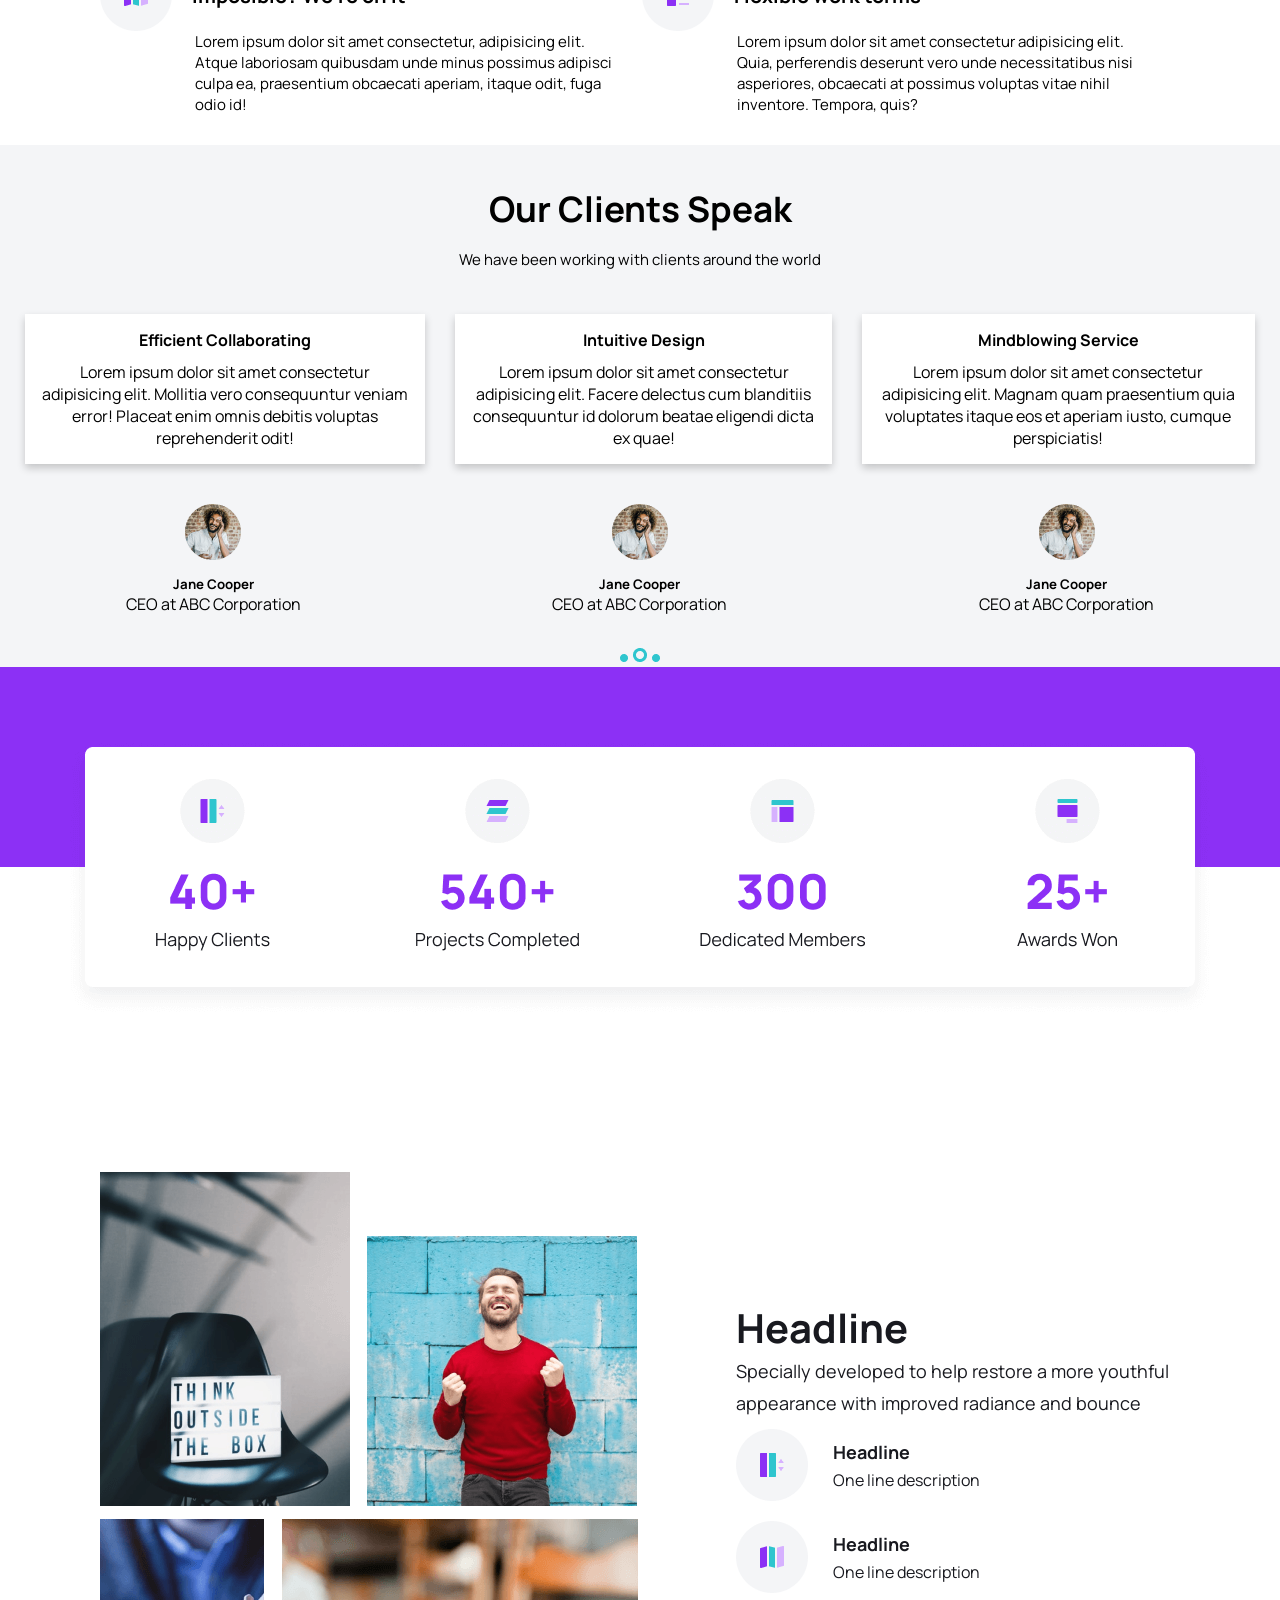
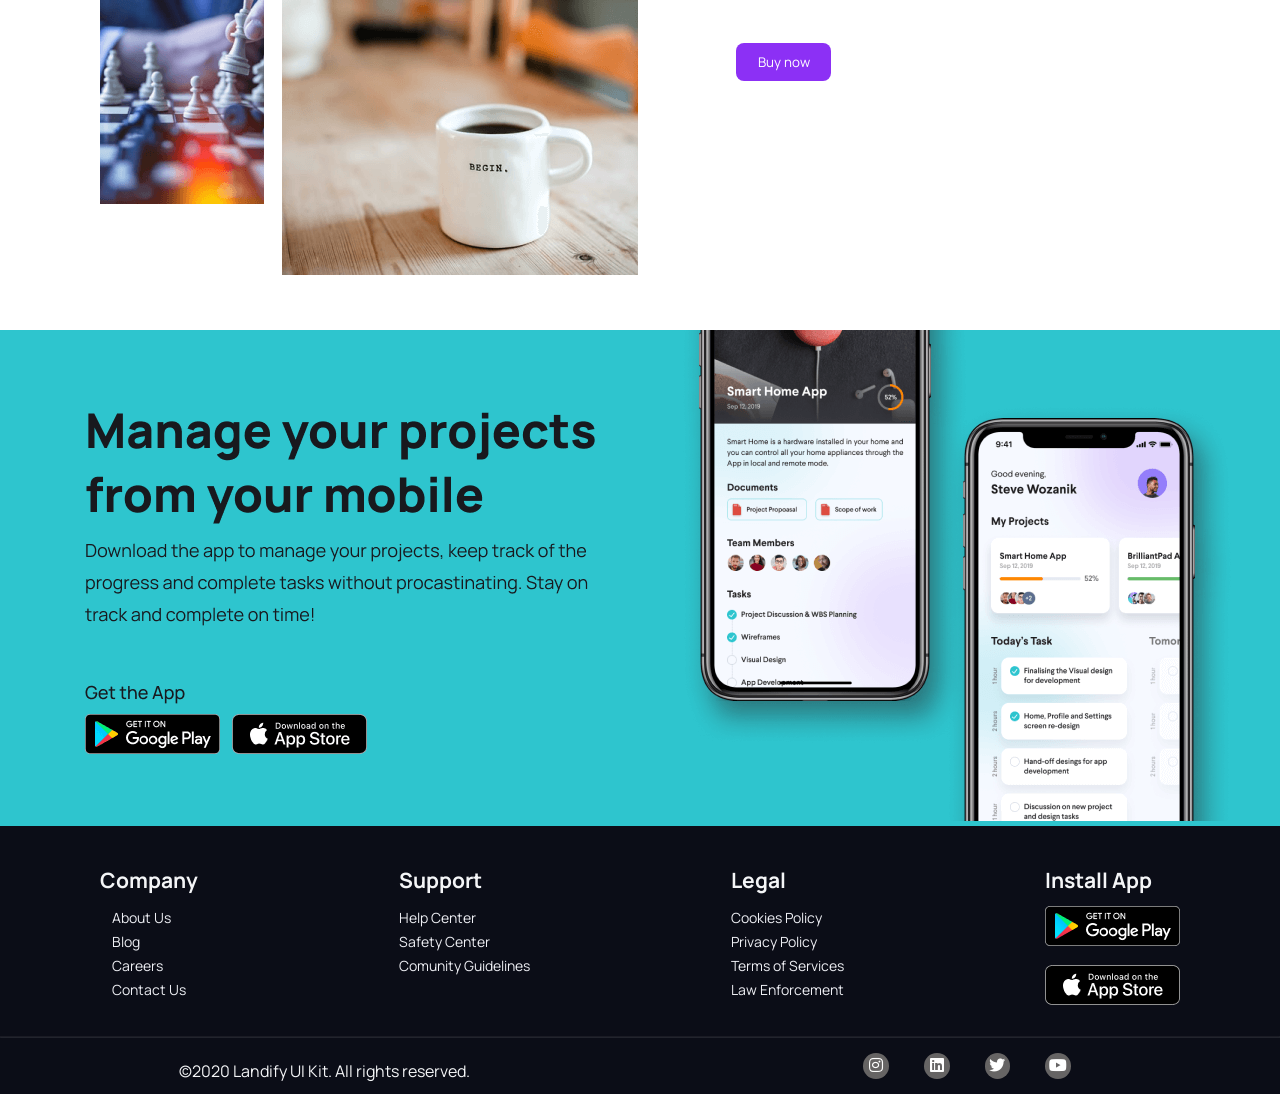
==== commit 94135cfa: "fix styles into headline section" ====
--- a/home.html
+++ b/home.html
@@ -608,7 +608,7 @@
           <div class="main-headline__list">
             <img src="./img/feature-icon-circle-2.png" alt="benefits" />
             <div class="main-headline__subtitle">
-              <h3>Headline</h3>
+              <h3 class="main-headline__headline">Headline</h3>
               <div class="main-headline__global">
                 <span>One line description</span>
               </div>
--- a/css/styles.css
+++ b/css/styles.css
@@ -34,7 +34,7 @@
 
 .logo-desktop {
   justify-content: center;
-  margin-right: 50px;
+  margin-right: 3.125rem;
   flex-basis: 200%;
 }
 
@@ -168,9 +168,9 @@
 
 @media screen and (min-width: 601px) and (max-width: 1023px) {
   .nav-header__icon {
-    width: 60px;
-    font-size: 25px;
-    margin-left: 25px;
+    width: 3.75rem;
+    font-size: 1.563rem;
+    margin-left: 1.563rem;
   }
 
   .nav-header__icon:nth-child(1) {
@@ -258,7 +258,7 @@
 @media screen and (min-width: 1024px) {
   .nav-header {
     position: absolute;
-    margin-bottom: 5px;
+    margin-bottom: 0.313rem;
   }
 
   .nav-header__icon {
@@ -266,7 +266,7 @@
   }
 
   .menu {
-    margin-right: 450px;
+    margin-right: 28.125rem;
   }
 
   .header__social {
@@ -280,7 +280,7 @@
     -webkit-border-radius: 0.8em;
     display: inline-block;
     line-height: 1.6em;
-    margin-right: 15px;
+    margin-right: 0.938rem;
     text-align: center;
     width: 1.6em;
   }
@@ -301,13 +301,13 @@
 /* Banner */
 
 .main-banner {
-  padding: 130px 0;
+  padding: 8.125rem 0rem;
   background-color: #9fbecf;
 }
 
 .banner__text {
-  font-size: 40px;
-  margin: 16px 0px;
+  font-size: 2.5rem;
+  margin: 1rem 0rem;
   text-align: center;
 }
 
@@ -315,10 +315,10 @@
   text-align: center;
   font-style: normal;
   font-weight: normal;
-  font-size: 18px;
-  line-height: 32px;
+  font-size: 1.125rem;
+  line-height: 2rem;
   font-feature-settings: "liga" off;
-  margin: 15px 0;
+  margin: 0.938rem 0rem;
 }
 
 .main-banner__image {
@@ -349,20 +349,20 @@
 
 .banner__button-touch {
   background: #8c30f5;
-  border-radius: 8px;
+  border-radius: 0.5rem;
   flex: none;
   order: 1;
   align-self: flex-start;
   flex-grow: 0;
-  margin: 32px 0px;
+  margin: 2rem 0rem;
   font-family: Manrope;
   font-style: normal;
   font-weight: bold;
-  font-size: 20px;
-  line-height: 30px;
+  font-size: 1.25rem;
+  line-height: 1.875rem;
   text-align: center;
   font-feature-settings: "liga" off;
-  padding: 16px 41px;
+  padding: 1rem 2.563rem;
   border: none;
   color: #ffffff;
 }
@@ -388,7 +388,7 @@
 @media screen and (min-width: 1024px) {
   .main-banner {
     display: flex;
-    margin: 0 100px;
+    margin: 0 6.25rem;
     background-color: #fff;
   }
 
@@ -406,15 +406,15 @@
     font-family: Manrope;
     font-style: normal;
     font-weight: 800;
-    font-size: 72px;
-    line-height: 98px;
+    font-size: 4.5rem;
+    line-height: 6.125rem;
     text-align: left;
     font-feature-settings: "liga" off;
     color: #18191f;
     flex: none;
     order: 0;
     flex-grow: 0;
-    margin: 16px 0px;
+    margin: 1rem 0rem;
   }
 
   .main-banner__span {
@@ -426,7 +426,7 @@
   }
 
   .banner__image-woman {
-    padding: 0 20px;
+    padding: 0rem 1.25rem;
   }
 
   .main-banner__button {
@@ -456,12 +456,12 @@
 
 .main-title {
   text-align: center;
-  font-size: 30px;
+  font-size: 1.875rem;
 }
 
 .main-title__text {
-  font-size: 24px;
-  padding-bottom: 30px;
+  font-size: 1.5rem;
+  padding-bottom: 1.875rem;
 }
 
 .main-title__list {
@@ -482,35 +482,35 @@
 .main-title__list {
   display: flex;
   justify-content: center;
-  width: 30px;
-  height: 30px;
+  width: 1.875rem;
+  height: 1.875rem;
 }
 
 @media screen and (min-width: 601px) and (max-width: 1023px) {
   .main-title__list {
-    width: 70px;
-    height: 70px;
+    width: 4.375rem;
+    height: 4.375rem;
   }
 }
 
 @media screen and (min-width: 1024px) {
   .main-title__text {
     font-style: normal;
-    padding-bottom: 50px;
-    font-size: 35px;
-    line-height: 64px;
+    padding-bottom: 3.125rem;
+    font-size: 2.188rem;
+    line-height: 4rem;
     text-align: center;
     font-feature-settings: "liga" off;
     color: #18191f;
     flex: none;
     order: 0;
     flex-grow: 0;
-    margin: 8px 0px;
+    margin: 0.5rem 0rem;
   }
 
   .main-title__list {
-    width: 100px;
-    height: 100px;
+    width: 6.25rem;
+    height: 6.25rem;
   }
 }
 
@@ -518,40 +518,40 @@
 
 .main-section {
   text-align: center;
-  font-size: 20px;
+  font-size: 1.25rem;
 }
 
 .main-section__title {
-  font-size: 24px;
-  padding-top: 40px;
+  font-size: 1.5rem;
+  padding-top: 2.5rem;
 }
 
 .main-section__icons {
-  padding: 20px 0;
+  padding: 1.25rem 0rem;
 }
 
 .main-section__list {
-  padding: 10px 0;
+  padding: 0.625rem 0rem;
 }
 
 @media screen and (min-width: 1024px) {
   .main-section {
-    margin: 0 100px;
+    margin: 0rem 6.25rem;
   }
 
   .main-section__title {
     font-style: normal;
     font-weight: 800;
-    font-size: 35px;
-    line-height: 64px;
+    font-size: 2.188rem;
+    line-height: 4rem;
     text-align: left;
     font-feature-settings: "liga" off;
     color: #18191f;
     flex: none;
-    padding-top: 80px;
+    padding-top: 5rem;
     order: 0;
     flex-grow: 0;
-    margin: 8px 0px;
+    margin: 0.5rem 0rem;
   }
 
   .main-section__icons {
@@ -566,19 +566,19 @@
   }
 
   .main-section__subtitle {
-    font-size: 20px;
-    margin-left: 20px;
+    font-size: 1.25rem;
+    margin-left: 1.25rem;
   }
 
   .main-section__global {
     display: flex;
     text-align: left;
-    margin-left: 65px;
+    margin-left: 4.063rem;
   }
 
   .main-section__span {
-    font-size: 15px;
-    padding: 0 30px;
+    font-size: 0.938rem;
+    padding: 0rem 1.875rem;
   }
 }
 
@@ -590,30 +590,30 @@
 
 .main-card__title {
   background-color: #f4f5f7;
-  padding-top: 40px;
-  font-size: 30px;
+  padding-top: 2.5rem;
+  font-size: 1.875rem;
   text-align: center;
 }
 
 .main-card__span {
-  font-size: 15px;
-  margin-bottom: 20px;
+  font-size: 0.938rem;
+  margin-bottom: 1.25rem;
 }
 
 .main-card__testimonial {
-  padding: 10px;
+  padding: 0.625rem;
 }
 
 .main-card__cards {
   background-color: #fff;
-  box-shadow: 0 4px 8px 0 rgba(0, 0, 0, 0.2);
+  box-shadow: 0rem 0.25rem 0.5rem 0rem rgba(0, 0, 0, 0.2);
   transition: 0.3s;
-  padding: 15px;
-  margin-top: 15px;
+  padding: 0.938rem;
+  margin-top: 0.938rem;
 }
 
 p {
-  margin-top: 10px;
+  margin-top: 0.625rem;
 }
 
 .main-card__wrapp {
@@ -645,12 +645,12 @@
     display: flex;
     justify-content: space-between;
     align-items: center;
-    margin: 30px 0;
+    margin: 1.875rem 0rem;
   }
   .main-card__cards {
     background-color: #fff;
     justify-content: space-between;
-    margin: 0 15px;
+    margin: 0rem 0.938rem;
   }
 
   .main-card__cards-testimonial {
@@ -673,7 +673,7 @@
   .main-card__wrapp {
     display: flex;
     justify-content: space-around;
-    margin: 10px 0;
+    margin: 0.625rem 0rem;
   }
 
   .main-card__company {
@@ -689,11 +689,11 @@
     display: flex;
     justify-content: center;
     align-items: center;
-    margin-top: 30px;
+    margin-top: 1.875rem;
   }
 
   .main-card__elipse-1 {
-    margin: 0 5px;
+    margin: 0rem 0.313rem;
   }
 
   .main-card__elipse-2 {
@@ -719,20 +719,20 @@
 
 .main-headline {
   text-align: center;
-  font-size: 20px;
+  font-size: 1.25rem;
 }
 
 .main-headline__title {
-  font-size: 24px;
-  padding-top: 40px;
+  font-size: 1.5rem;
+  padding-top: 2.5rem;
 }
 
 .main-headline__icons {
-  padding: 20px 0;
+  padding: 1.25rem 0rem;
 }
 
 .main-headline__list {
-  padding: 10px 0;
+  padding: 0.625rem 0rem;
 }
 
 .main-headline__left {
@@ -757,7 +757,7 @@
 @media screen and (min-width: 1024px) {
   .main-headline {
     display: flex;
-    padding: 60px 0;
+    padding: 3.75rem 0rem;
   }
 
   .main-headline__left {
@@ -775,8 +775,8 @@
     justify-content: flex-start;
     font-style: normal;
     font-weight: 800;
-    font-size: 40px;
-    line-height: 54px;
+    font-size: 2.5rem;
+    line-height: 3.375rem;
     font-feature-settings: "liga" off;
     color: #18191f;
   }
@@ -785,8 +785,8 @@
     text-align: left;
     font-style: normal;
     font-weight: normal;
-    font-size: 18px;
-    line-height: 32px;
+    font-size: 1.125rem;
+    line-height: 2rem;
     font-feature-settings: "liga" off;
     color: #18191f;
   }
@@ -798,15 +798,15 @@
 
   .main-headline__subtitle {
     text-align: left;
-    margin-left: 25px;
+    margin-left: 1.563rem;
   }
 
   .main-headline__headline {
     font-family: Manrope;
     font-style: normal;
     font-weight: bold;
-    font-size: 20px;
-    line-height: 30px;
+    font-size: 1.25rem;
+    line-height: 1.875rem;
     font-feature-settings: "liga" off;
     color: #18191f;
   }
@@ -814,8 +814,8 @@
   .main-headline__global {
     font-style: normal;
     font-weight: normal;
-    font-size: 16px;
-    line-height: 26px;
+    font-size: 1rem;
+    line-height: 1.625rem;
     font-feature-settings: "liga" off;
     color: #18191f;
   }
@@ -828,11 +828,11 @@
     background: #8c30f5;
     color: #fff;
     border: none;
-    border-radius: 8px;
+    border-radius: 0.5rem;
     flex: none;
     flex-grow: 0;
-    padding: 10px 21px 10px 22px;
-    margin: 40px 0px;
+    padding: 0.625rem 1.313rem 0.625rem 1.375rem;
+    margin: 2.5rem 0rem;
   }
 
   .headline__button-touch:hover {
@@ -850,30 +850,30 @@
 
 .main-card__title {
   background-color: #f4f5f7;
-  padding-top: 40px;
-  font-size: 30px;
+  padding-top: 2.5rem;
+  font-size: 1.875rem;
   text-align: center;
 }
 
 .main-card__span {
-  font-size: 15px;
-  margin-bottom: 20px;
+  font-size: 0.938rem;
+  margin-bottom: 1.25rem;
 }
 
 .main-card__testimonial {
-  padding: 10px;
+  padding: 0.625rem;
 }
 
 .main-card__cards {
   background-color: #fff;
-  box-shadow: 0 4px 8px 0 rgba(0, 0, 0, 0.2);
+  box-shadow: 0rem 0.25rem 0.5rem 0rem rgba(0, 0, 0, 0.2);
   transition: 0.3s;
-  padding: 15px;
-  margin-top: 15px;
+  padding: 0.938rem;
+  margin-top: 0.938rem;
 }
 
 p {
-  margin-top: 10px;
+  margin-top: 0.625rem;
 }
 
 .main-card__wrapp {
@@ -905,12 +905,12 @@
     display: flex;
     justify-content: space-between;
     align-items: center;
-    margin: 30px 0;
+    margin: 1.875rem 0rem;
   }
   .main-card__cards {
     background-color: #fff;
     justify-content: space-between;
-    margin: 0 15px;
+    margin: 0rem 0.938rem;
   }
 
   .main-card__cards-testimonial {
@@ -933,7 +933,7 @@
   .main-card__wrapp {
     display: flex;
     justify-content: space-around;
-    margin: 10px 0;
+    margin: 0.625rem 0rem;
   }
 
   .main-card__company {
@@ -949,11 +949,11 @@
     display: flex;
     justify-content: center;
     align-items: center;
-    margin-top: 30px;
+    margin-top: 1.875rem;
   }
 
   .main-card__elipse-1 {
-    margin: 0 5px;
+    margin: 0 0.313rem;
   }
 
   .main-card__elipse-2 {
@@ -978,20 +978,20 @@
 
 .main-headline {
   text-align: center;
-  font-size: 20px;
+  font-size: 1.25rem;
 }
 
 .main-headline__title {
-  font-size: 24px;
-  padding-top: 40px;
+  font-size: 1.5rem;
+  padding-top: 2.5rem;
 }
 
 .main-headline__icons {
-  padding: 20px 0;
+  padding: 1.25rem 0rem;
 }
 
 .main-headline__list {
-  padding: 10px 0;
+  padding: 0.625rem 0rem;
 }
 
 .main-headline__left {
@@ -1016,7 +1016,8 @@
 @media screen and (min-width: 1024px) {
   .main-headline {
     display: flex;
-    margin: 0 100px;
+    margin: 2.5rem 6.25rem;
+    margin-bottom: 3.75rem;
   }
 
   .main-headline__left {
@@ -1030,18 +1031,22 @@
   }
 
   .main-headline__picture-chess {
-    margin-right: 86px;
-    margin-top: 7px;
+    position: relative;
+    margin-right: 5.375rem;
+    margin-top: 0.438rem;
   }
 
   .main-headline__picture-tshirt {
-    margin-top: 64px;
-    margin-right: 99px;
+    margin-top: 4rem;
+    padding-left: 1.063rem;
+    margin-right: 6.188rem;
   }
 
   .main-headline__picture-coffe {
-    margin-right: 50px;
-    margin-top: 7px;
+    position: absolute;
+    left: 17.625rem;
+    margin-right: 3.125rem;
+    margin-top: 0.438rem;
   }
 
   .main-headline__right {
@@ -1053,8 +1058,8 @@
     justify-content: flex-start;
     font-style: normal;
     font-weight: 800;
-    font-size: 40px;
-    line-height: 54px;
+    font-size: 2.5rem;
+    line-height: 3.375rem;
     font-feature-settings: "liga" off;
     color: #18191f;
   }
@@ -1063,8 +1068,8 @@
     text-align: left;
     font-style: normal;
     font-weight: normal;
-    font-size: 18px;
-    line-height: 32px;
+    font-size: 1.125rem;
+    line-height: 2rem;
     font-feature-settings: "liga" off;
     color: #18191f;
   }
@@ -1076,15 +1081,15 @@
 
   .main-headline__subtitle {
     text-align: left;
-    margin-left: 25px;
+    margin-left: 1.563rem;
   }
 
   .main-headline__headline {
     font-family: Manrope;
     font-style: normal;
     font-weight: bold;
-    font-size: 20px;
-    line-height: 30px;
+    font-size: 1.125rem;
+    line-height: 1.875rem;
     font-feature-settings: "liga" off;
     color: #18191f;
   }
@@ -1092,8 +1097,8 @@
   .main-headline__global {
     font-style: normal;
     font-weight: normal;
-    font-size: 16px;
-    line-height: 26px;
+    font-size: 1rem;
+    line-height: 1.625rem;
     font-feature-settings: "liga" off;
     color: #18191f;
   }
@@ -1106,11 +1111,9 @@
     background: #8c30f5;
     color: #fff;
     border: none;
-    border-radius: 8px;
+    border-radius: 0.5rem;
     flex: none;
     flex-grow: 0;
-    padding: 10px 21px 10px 22px;
-    margin: 40px 0px;
   }
 
   .headline__button-touch:hover {
@@ -1127,18 +1130,18 @@
 }
 
 .main-app__left {
-  padding: 20px 0;
+  padding: 1.25rem 0rem;
 }
 
 .main-app__title {
-  font-size: 30px;
+  font-size: 1.875rem;
   text-align: center;
 }
 
 .main-app__subtitle {
   text-align: center;
-  line-height: 30px;
-  margin-top: 15px;
+  line-height: 1.875rem;
+  margin-top: 0.938rem;
 }
 
 .main-app__right {
@@ -1179,14 +1182,14 @@
 
 .main-footer__title {
   text-align: center;
-  padding-top: 40px;
+  padding-top: 2.5rem;
 }
 
 .main-footer__subtitle {
   font-style: normal;
   font-weight: 500;
-  font-size: 18px;
-  line-height: 28px;
+  font-size: 1.125rem;
+  line-height: 1.75rem;
   font-feature-settings: "liga" off;
   color: #f4f5f7;
 }
@@ -1195,9 +1198,9 @@
   display: inline-grid;
   font-style: normal;
   font-weight: normal;
-  font-size: 14px;
-  line-height: 24px;
-  margin: 12px 0;
+  font-size: 0.875rem;
+  line-height: 1.5rem;
+  margin: 0.75rem 0rem;
   font-feature-settings: "liga" off;
   color: #eeeff4;
 }
@@ -1208,7 +1211,7 @@
   flex: none;
   order: 1;
   flex-grow: 0;
-  margin: 0px 0px;
+  margin: 0rem 0rem;
 }
 
 .main-footer__rights {
@@ -1217,13 +1220,13 @@
 }
 
 .main-footer__span {
-  margin-top: 10px;
+  margin-top: 0.625rem;
 }
 
 .main-footer__icons {
   display: flex;
   justify-content: space-around;
-  padding: 15px;
+  padding: 0.938rem;
 }
 
 .main-footer__social {
@@ -1251,10 +1254,10 @@
     display: inline-grid;
     font-style: normal;
     font-weight: normal;
-    font-size: 14px;
-    line-height: 24px;
+    font-size: 0.875rem;
+    line-height: 1.5rem;
     text-align: left;
-    margin: 12px 0;
+    margin: 0.75rem 0rem;
     font-feature-settings: "liga" off;
     color: #eeeff4;
   }
@@ -1278,9 +1281,9 @@
     text-align: left;
     font-style: normal;
     font-weight: normal;
-    font-size: 14px;
-    line-height: 24px;
-    margin: 12px 0;
+    font-size: 0.875rem;
+    line-height: 1.5rem;
+    margin: 0.75rem 0rem;
     font-feature-settings: "liga" off;
     color: #eeeff4;
   }
@@ -1297,14 +1300,14 @@
   }
 
   .main-footer__items {
-    margin: 0 20px;
+    margin: 0 1.25rem;
     background-color: rgb(102, 100, 100);
     border-radius: 0.8em;
     -moz-border-radius: 0.8em;
     -webkit-border-radius: 0.8em;
     display: inline-block;
     line-height: 1.6em;
-    margin-right: 15px;
+    margin-right: 0.938rem;
     text-align: center;
     width: 1.6em;
   }
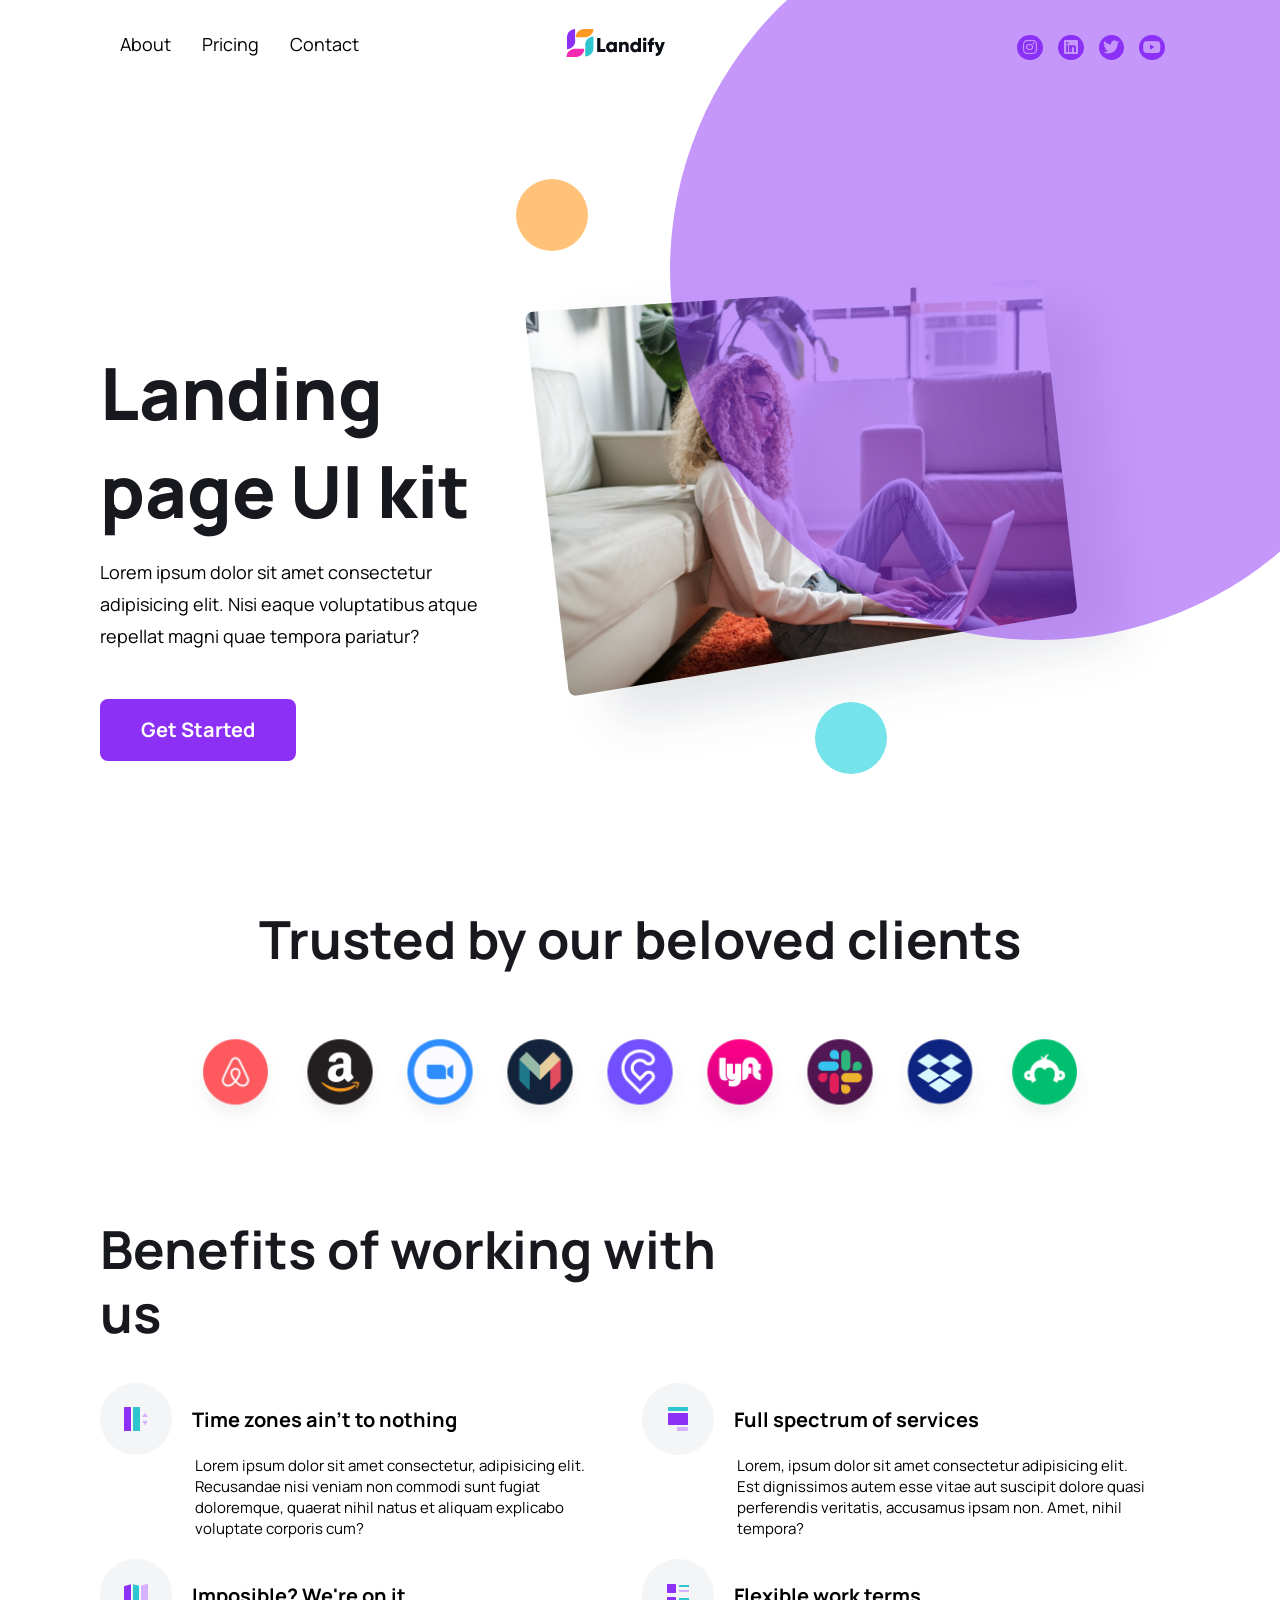
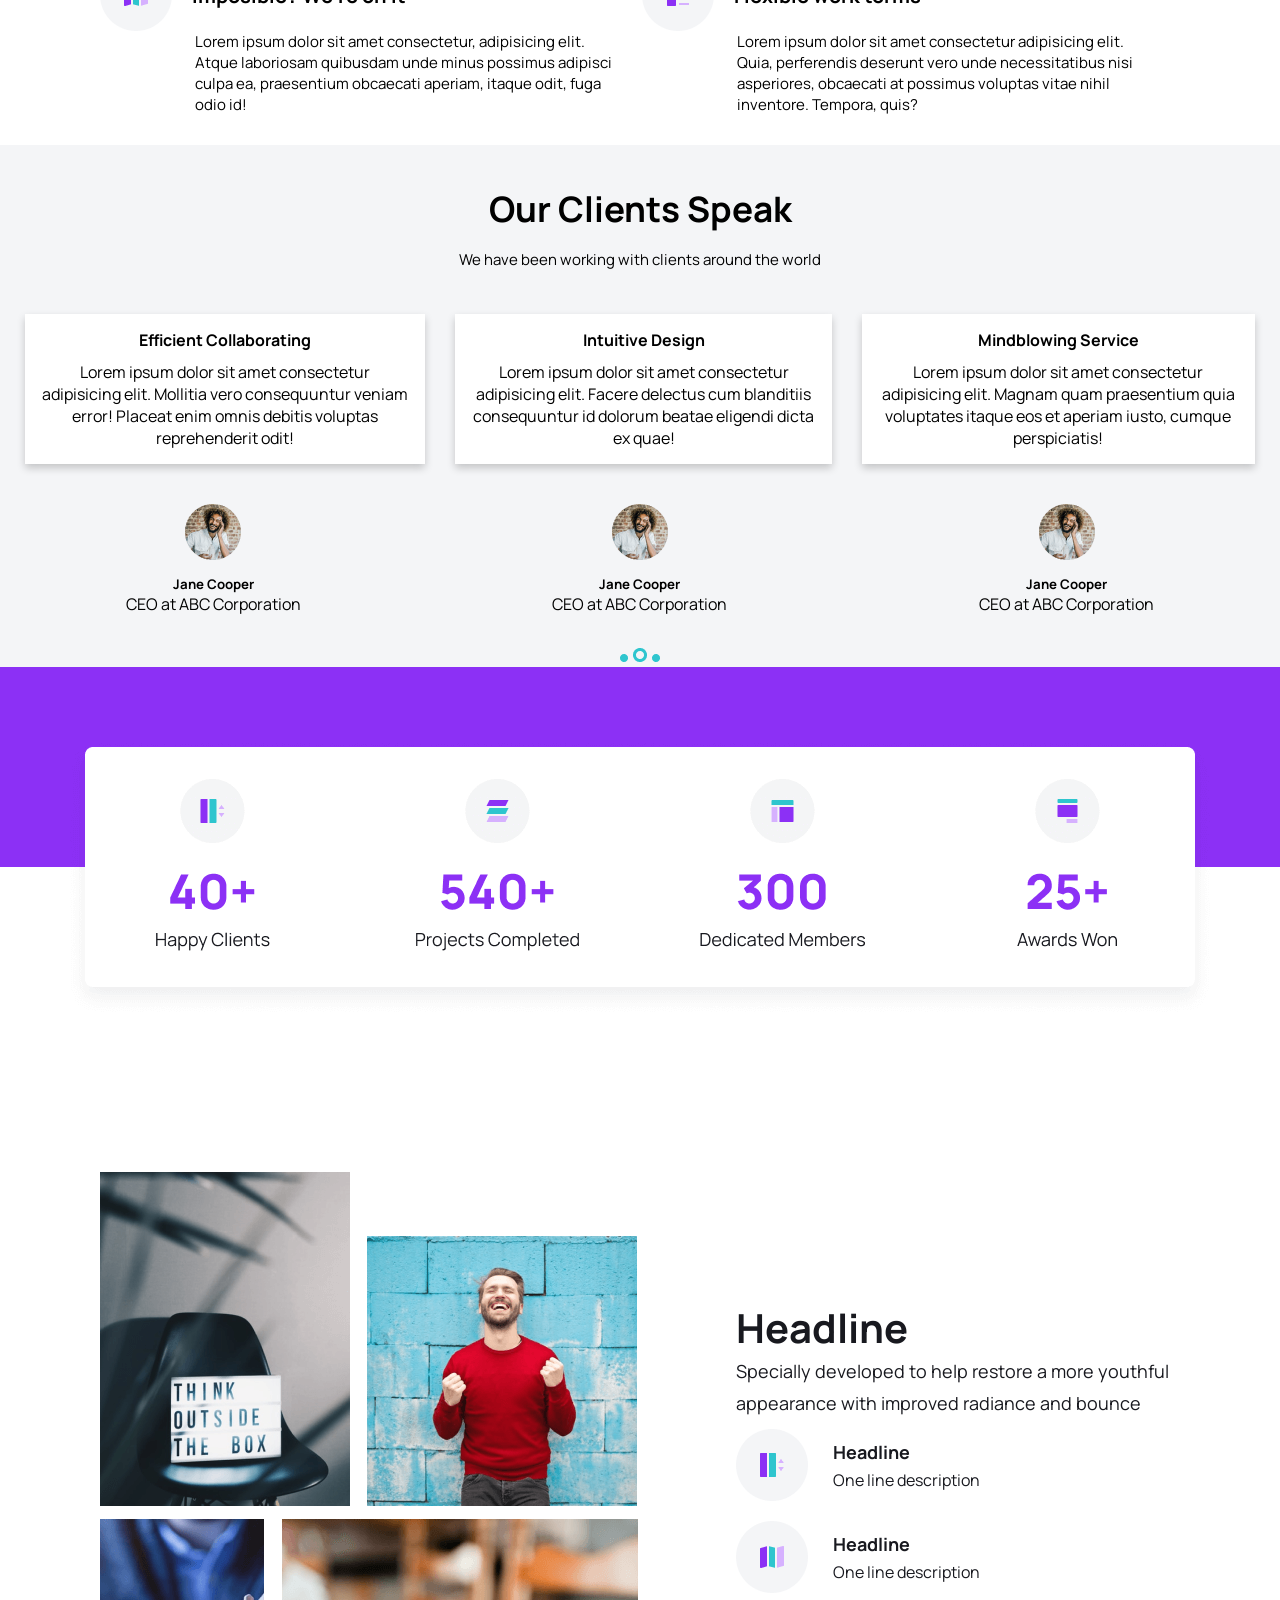
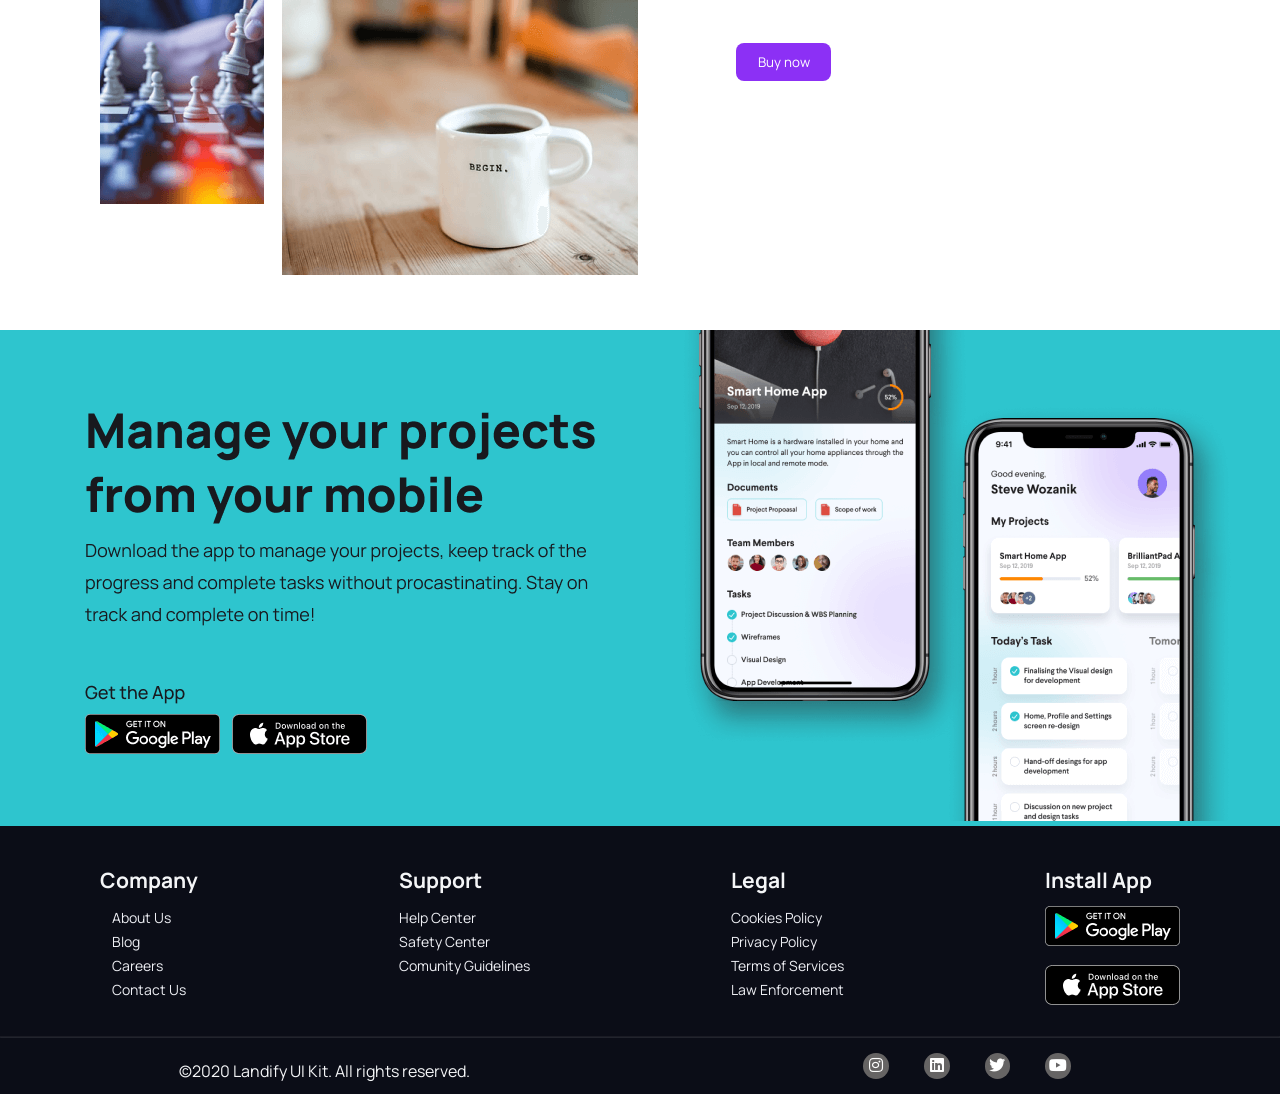
==== commit 4cf456a0: "fix small circles" ====
--- a/home.html
+++ b/home.html
@@ -309,18 +309,17 @@
             </defs>
           </svg>
         </div>
-      </div>
-
-      <div class="main-banner__circle-turquoise">
-        <svg
-          width="72"
-          height="72"
-          viewBox="0 0 72 72"
-          fill="none"
-          xmlns="http://www.w3.org/2000/svg"
-        >
-          <circle cx="36" cy="36" r="36" fill="#75E3EA" />
-        </svg>
+        <div class="main-banner__circle-turquoise">
+          <svg
+            width="72"
+            height="72"
+            viewBox="0 0 72 72"
+            fill="none"
+            xmlns="http://www.w3.org/2000/svg"
+          >
+            <circle cx="36" cy="36" r="36" fill="#75E3EA" />
+          </svg>
+        </div>
       </div>
     </div>
 
--- a/css/styles.css
+++ b/css/styles.css
@@ -322,6 +322,7 @@
 }
 
 .main-banner__image {
+  position: relative;
   display: flex;
   justify-content: center;
 }
@@ -418,6 +419,7 @@
   }
 
   .main-banner__span {
+    position: relative;
     text-align: left;
   }
 
@@ -438,13 +440,18 @@
   }
 
   .main-banner__circle-orange {
-    display: flex;
+    position: absolute;
+    display: flex;
+    right: 692px;
+    bottom: 649px;
     align-items: center;
     justify-content: center;
   }
 
   .main-banner__circle-turquoise {
-    display: flex;
+    position: absolute;
+    display: flex;
+    bottom: -5px;
     flex-direction: column-reverse;
   }
   .main-header__big-circle {
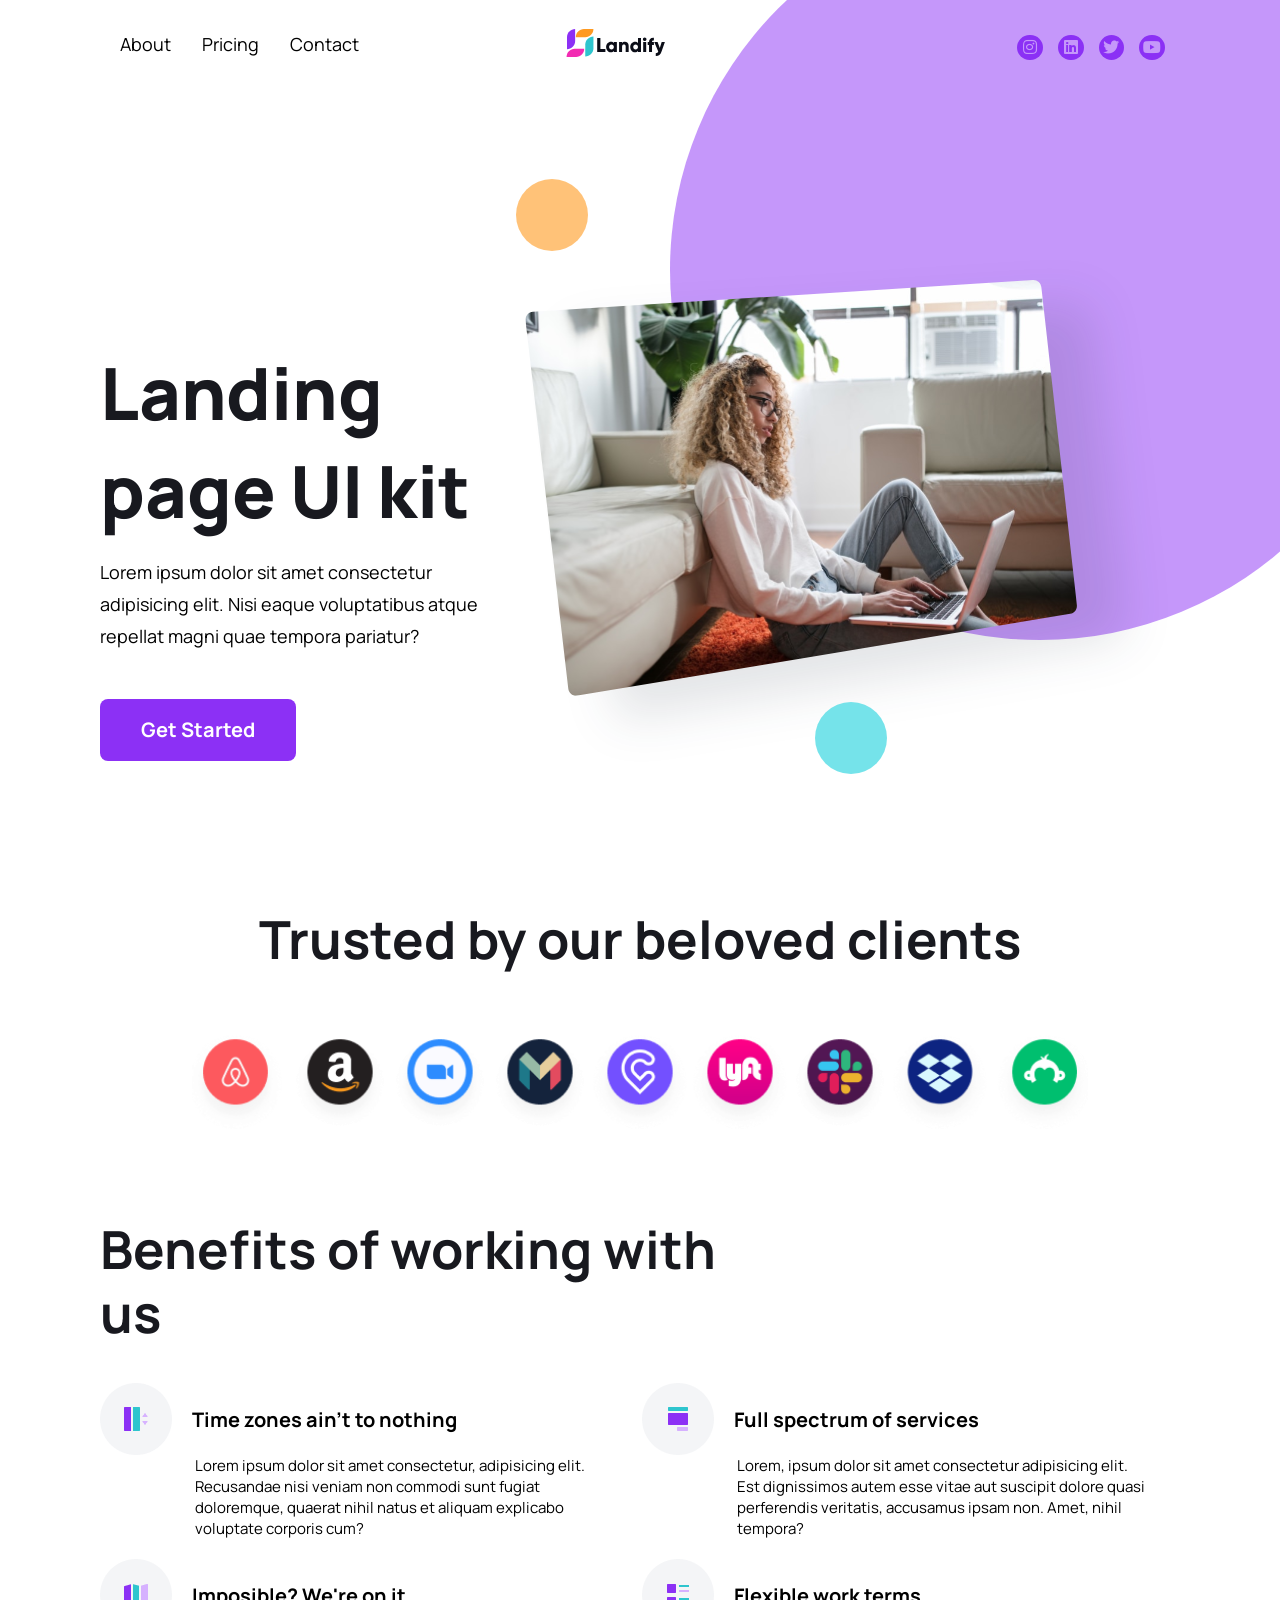
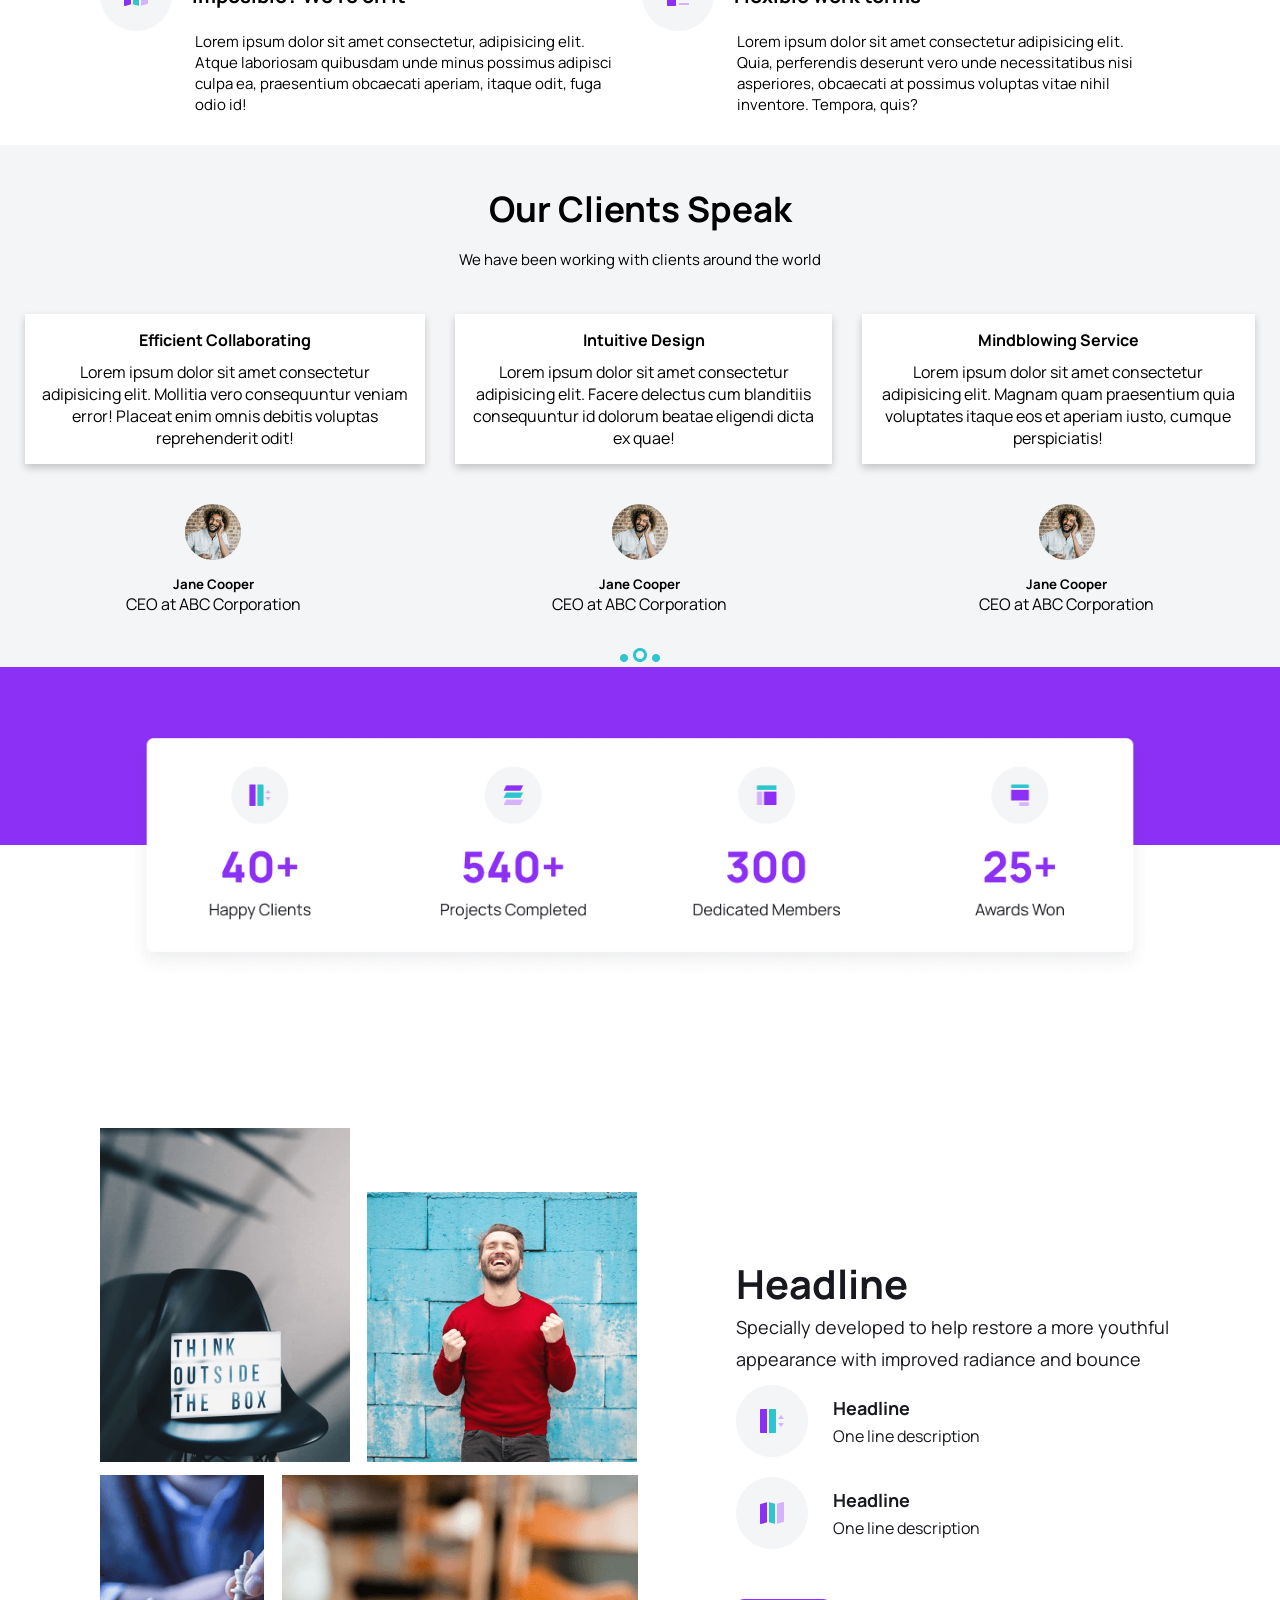
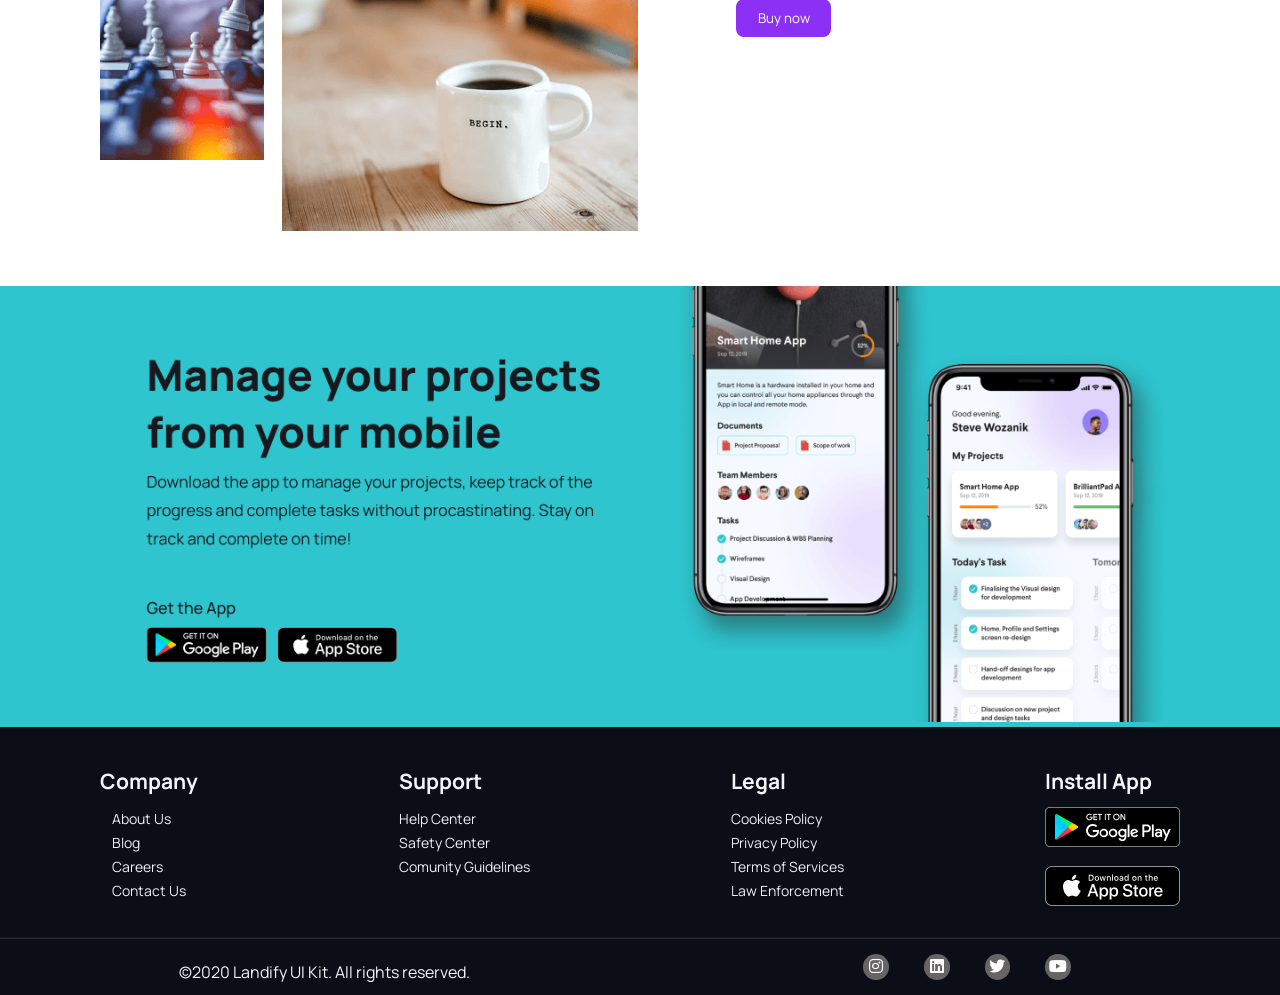
==== commit ca147fda: "fix features section statitics and app" ====
--- a/home.html
+++ b/home.html
@@ -554,7 +554,11 @@
 
     <div class="main-statistics">
       <div class="main-statistics__card">
-        <img src="./img/statics.png" alt="" />
+        <img
+          src="./img/statics.png"
+          alt="statistics"
+          class="main-statistics__image"
+        />
       </div>
     </div>
 
@@ -643,7 +647,11 @@
 
       <div class="main-app__right">
         <div class="main-app__image">
-          <img src="./img/cellphones.png" alt="cellphones" />
+          <img
+            src="./img/cellphones.png"
+            alt="cellphones"
+            class="main-app__cellphone"
+          />
         </div>
       </div>
     </div>
--- a/css/styles.css
+++ b/css/styles.css
@@ -294,7 +294,6 @@
     position: absolute;
     right: 0;
     top: 0;
-    z-index: 1;
   }
 }
 
@@ -495,8 +494,8 @@
 
 @media screen and (min-width: 601px) and (max-width: 1023px) {
   .main-title__list {
-    width: 4.375rem;
-    height: 4.375rem;
+    width: 3.125rem;
+    height: 3.125rem;
   }
 }
 
@@ -720,6 +719,11 @@
     justify-content: center;
     padding: auto;
   }
+
+  .main-statistics__image {
+    width: 100%;
+    height: auto;
+  }
 }
 
 /* Headline*/
@@ -849,138 +853,6 @@
   }
 }
 
-/* Cards */
-
-.main-card {
-  background: #f4f5f7;
-}
-
-.main-card__title {
-  background-color: #f4f5f7;
-  padding-top: 2.5rem;
-  font-size: 1.875rem;
-  text-align: center;
-}
-
-.main-card__span {
-  font-size: 0.938rem;
-  margin-bottom: 1.25rem;
-}
-
-.main-card__testimonial {
-  padding: 0.625rem;
-}
-
-.main-card__cards {
-  background-color: #fff;
-  box-shadow: 0rem 0.25rem 0.5rem 0rem rgba(0, 0, 0, 0.2);
-  transition: 0.3s;
-  padding: 0.938rem;
-  margin-top: 0.938rem;
-}
-
-p {
-  margin-top: 0.625rem;
-}
-
-.main-card__wrapp {
-  display: none;
-}
-
-.main-card__pictures {
-  display: flex;
-  justify-content: flex-end;
-}
-
-.main-card__company {
-  display: none;
-}
-
-.main-card__elipse {
-  display: none;
-}
-
-@media screen and (min-width: 601px) and (max-width: 1023px) {
-  .main-card__pictures {
-    display: flex;
-    justify-content: center;
-  }
-}
-
-@media screen and (min-width: 1024px) {
-  .main-card__testimonial {
-    display: flex;
-    justify-content: space-between;
-    align-items: center;
-    margin: 1.875rem 0rem;
-  }
-  .main-card__cards {
-    background-color: #fff;
-    justify-content: space-between;
-    margin: 0rem 0.938rem;
-  }
-
-  .main-card__cards-testimonial {
-    text-align: center;
-  }
-
-  .main-card__paragraph {
-    text-align: center;
-  }
-
-  .main-card__pictures {
-    display: none;
-  }
-
-  .main-card__picture-client {
-    display: flex;
-    justify-content: space-around;
-  }
-
-  .main-card__wrapp {
-    display: flex;
-    justify-content: space-around;
-    margin: 0.625rem 0rem;
-  }
-
-  .main-card__company {
-    display: flex;
-    justify-content: space-around;
-  }
-
-  .main-card__name {
-    text-align: center;
-  }
-
-  .main-card__elipse {
-    display: flex;
-    justify-content: center;
-    align-items: center;
-    margin-top: 1.875rem;
-  }
-
-  .main-card__elipse-1 {
-    margin: 0 0.313rem;
-  }
-
-  .main-card__elipse-2 {
-    align-items: center;
-  }
-}
-
-/*Statistics*/
-
-.main-statistics {
-  display: none;
-}
-
-@media screen and (min-width: 1024px) {
-  .main-statistics {
-    display: flex;
-    justify-content: center;
-  }
-}
-
 /* Headline*/
 
 .main-headline {
@@ -1164,6 +1036,7 @@
 @media screen and (min-width: 1024px) {
   .main-app {
     display: flex;
+    width: 100%;
     justify-content: center;
   }
 
@@ -1174,6 +1047,11 @@
   .main-app__right {
     display: flex;
     justify-content: center;
+  }
+
+  .main-app__cellphone {
+    width: 100%;
+    height: auto;
   }
 }
 
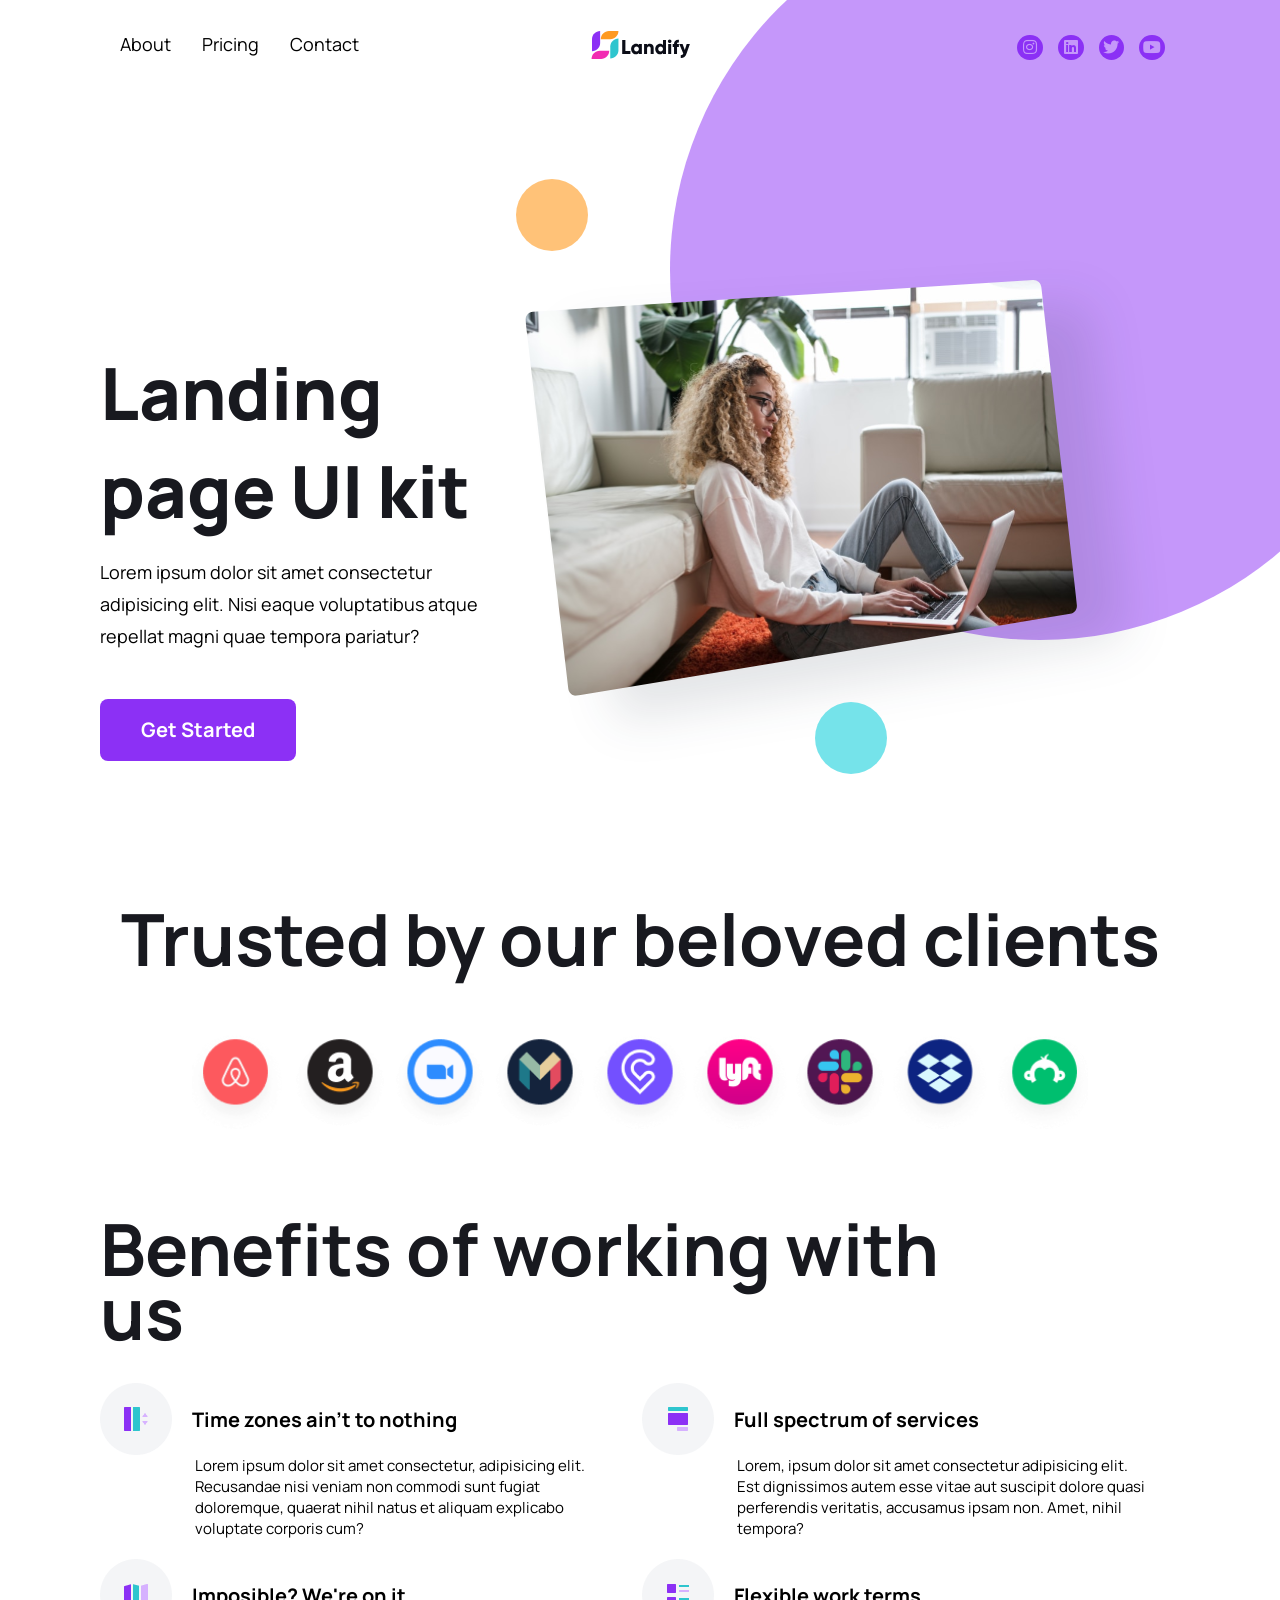
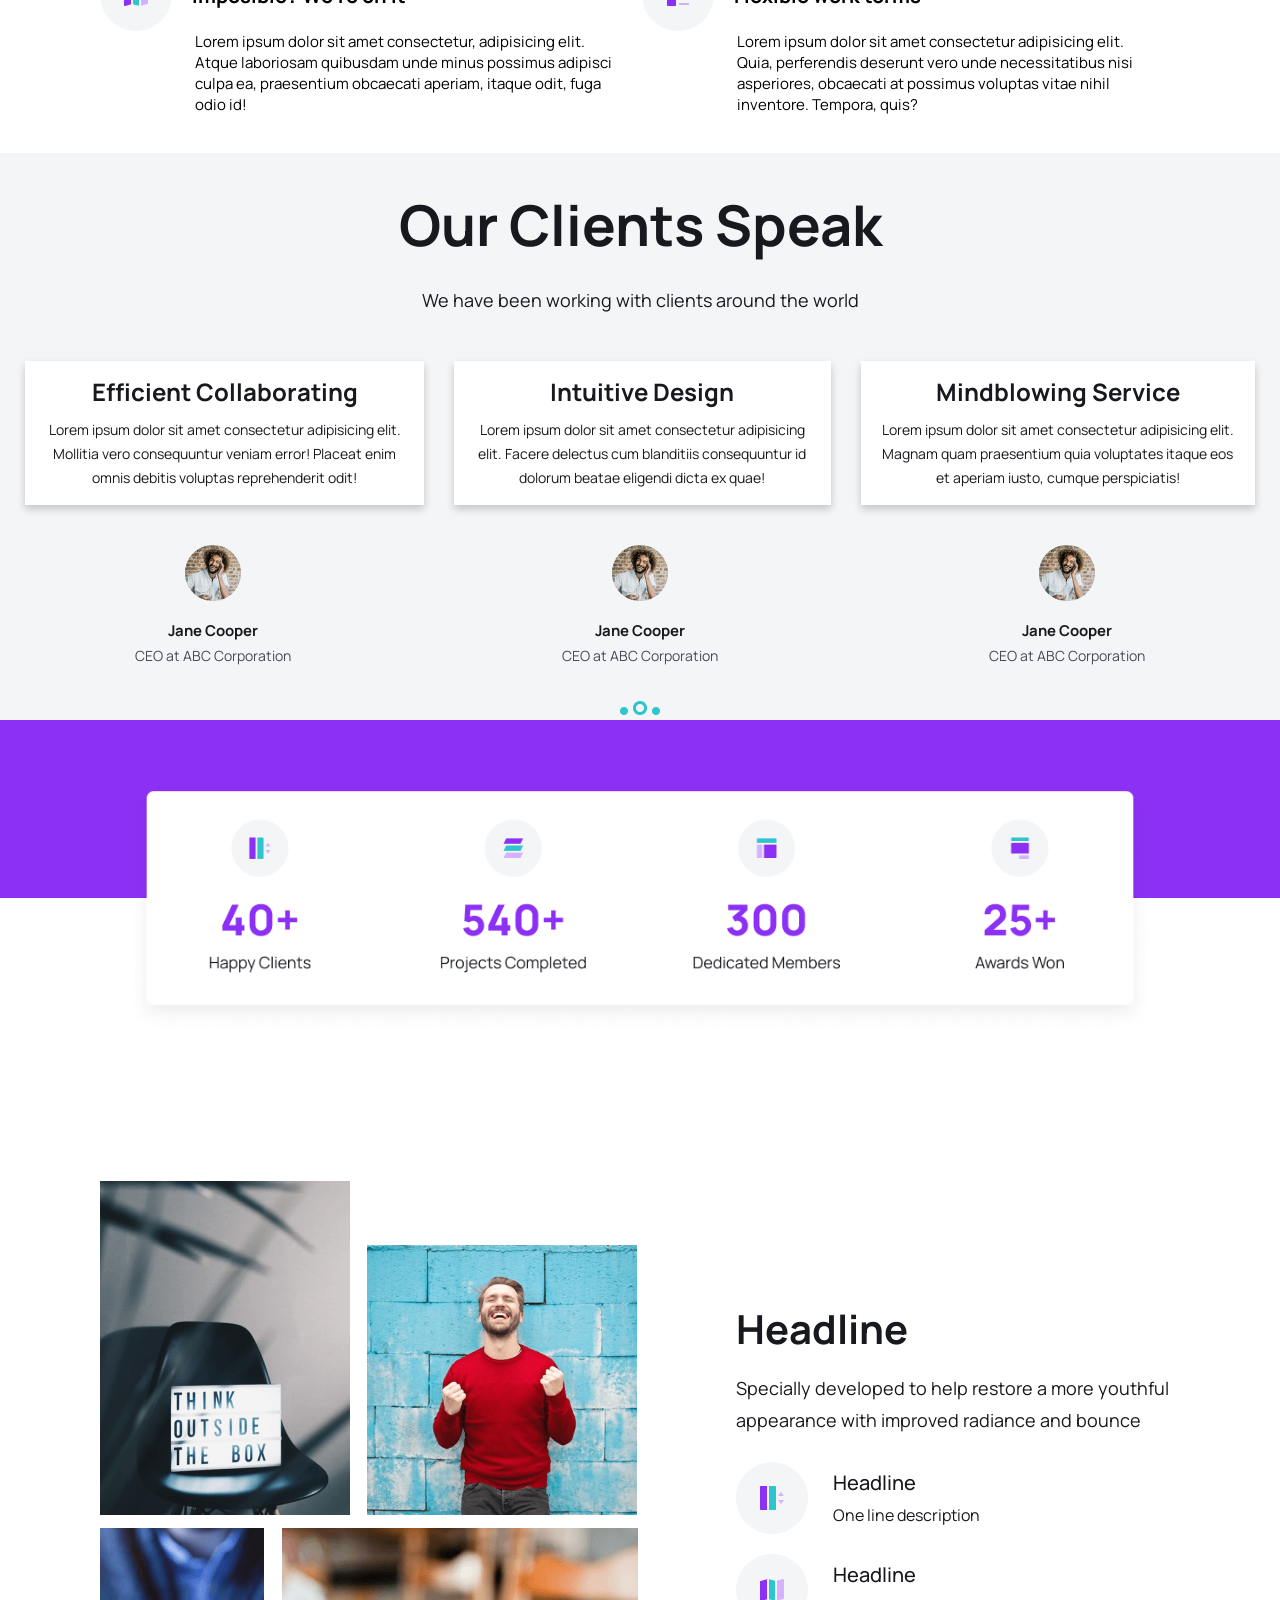
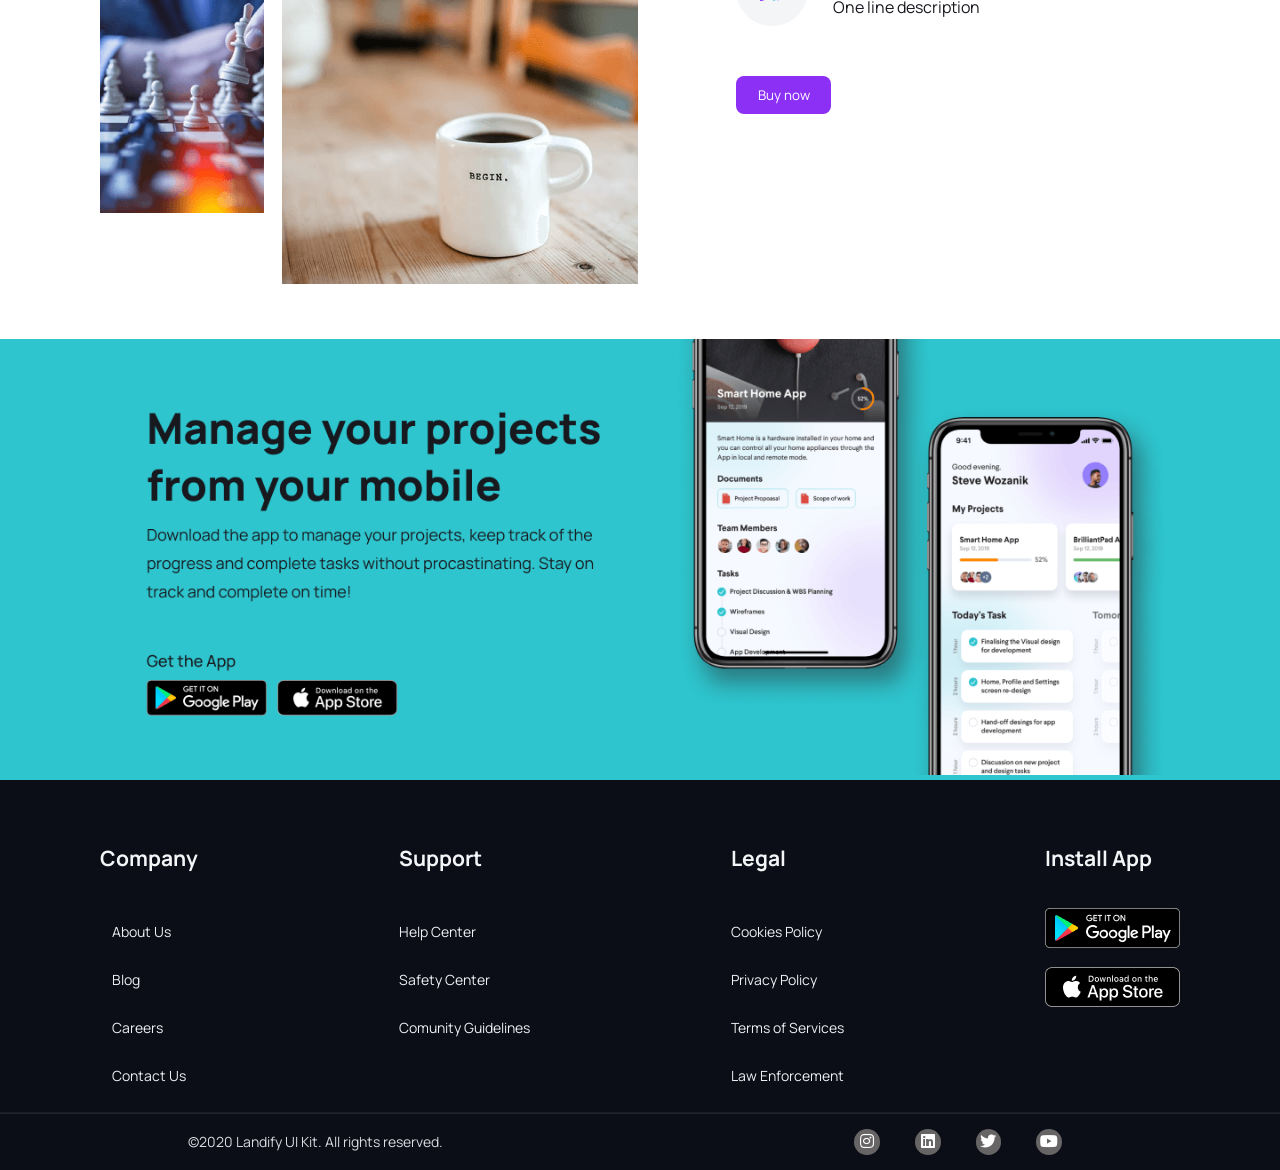
==== commit 7143c5d3: "fix styles css and add HTML code" ====
--- a/home.html
+++ b/home.html
@@ -3,6 +3,10 @@
   <head>
     <meta charset="UTF-8" />
     <meta http-equiv="X-UA-Compatible" content="IE=edge" />
+    <meta
+      name="description"
+      content="Pagina realizada por Roberto Palacios para empresa Koombea SAS donde se muestra Landing Page usando tecnologias de HTML, CSS y Javascript con Metodologia Bem"
+    />
     <meta name="viewport" content="width=device-width, initial-scale=1.0" />
     <!-- CSS -->
     <link rel="stylesheet" href="./css/styles.css" />
@@ -665,10 +669,18 @@
             <h3>Company</h3>
           </div>
           <div class="main-footer__list">
-            <span>About Us</span>
-            <span>Blog</span>
-            <span>Careers</span>
-            <span>Contact Us</span>
+            <div class="main-footer__link">
+              <span>About Us</span>
+            </div>
+            <div class="main-footer__link">
+              <span>Blog</span>
+            </div>
+            <div class="main-footer__link">
+              <span>Careers</span>
+            </div>
+            <div class="main-footer__link">
+              <span>Contact Us</span>
+            </div>
           </div>
         </div>
 
@@ -677,9 +689,15 @@
             <h3>Support</h3>
           </div>
           <div class="main-footer__list">
-            <span>Help Center</span>
-            <span>Safety Center</span>
-            <span>Comunity Guidelines</span>
+            <div class="main-footer__link">
+              <span>Help Center</span>
+            </div>
+            <div class="main-footer__link">
+              <span>Safety Center</span>
+            </div>
+            <div class="main-footer__link">
+              <span>Comunity Guidelines</span>
+            </div>
           </div>
         </div>
 
@@ -688,10 +706,18 @@
             <h3>Legal</h3>
           </div>
           <div class="main-footer__list">
-            <span>Cookies Policy</span>
-            <span>Privacy Policy</span>
-            <span>Terms of Services</span>
-            <span>Law Enforcement</span>
+            <div class="main-footer__link">
+              <span>Cookies Policy</span>
+            </div>
+            <div class="main-footer__link">
+              <span>Privacy Policy</span>
+            </div>
+            <div class="main-footer__link">
+              <span>Terms of Services</span>
+            </div>
+            <div class="main-footer__link">
+              <span>Law Enforcement</span>
+            </div>
           </div>
         </div>
 
--- a/css/styles.css
+++ b/css/styles.css
@@ -34,7 +34,6 @@
 
 .logo-desktop {
   justify-content: center;
-  margin-right: 3.125rem;
   flex-basis: 200%;
 }
 
@@ -258,7 +257,6 @@
 @media screen and (min-width: 1024px) {
   .nav-header {
     position: absolute;
-    margin-bottom: 0.313rem;
   }
 
   .nav-header__icon {
@@ -502,8 +500,9 @@
 @media screen and (min-width: 1024px) {
   .main-title__text {
     font-style: normal;
+    font-weight: 800;
+    font-size: 48px;
     padding-bottom: 3.125rem;
-    font-size: 2.188rem;
     line-height: 4rem;
     text-align: center;
     font-feature-settings: "liga" off;
@@ -548,7 +547,7 @@
   .main-section__title {
     font-style: normal;
     font-weight: 800;
-    font-size: 2.188rem;
+    font-size: 48px;
     line-height: 4rem;
     text-align: left;
     font-feature-settings: "liga" off;
@@ -597,13 +596,34 @@
 .main-card__title {
   background-color: #f4f5f7;
   padding-top: 2.5rem;
-  font-size: 1.875rem;
+  font-style: normal;
+  font-weight: 800;
+  font-size: 48px;
+  line-height: 64px;
   text-align: center;
+  font-feature-settings: "liga" off;
+  color: #18191f;
+  flex: none;
+  order: 0;
+  flex-grow: 0;
+  margin: 8px 0px;
 }
 
 .main-card__span {
-  font-size: 0.938rem;
   margin-bottom: 1.25rem;
+  font-family: Manrope;
+  font-style: normal;
+  font-weight: normal;
+  font-size: 18px;
+  line-height: 32px;
+  text-align: center;
+  font-feature-settings: "liga" off;
+  color: #18191f;
+  flex: none;
+  order: 1;
+  align-self: stretch;
+  flex-grow: 0;
+  margin: 8px 0px;
 }
 
 .main-card__testimonial {
@@ -660,11 +680,23 @@
   }
 
   .main-card__cards-testimonial {
+    font-style: normal;
+    font-weight: 600;
+    font-size: 24px;
+    line-height: 32px;
     text-align: center;
+    font-feature-settings: "liga" off;
+    color: #18191f;
   }
 
   .main-card__paragraph {
+    font-style: normal;
+    font-weight: normal;
+    font-size: 14px;
+    line-height: 24px;
     text-align: center;
+    font-feature-settings: "liga" off;
+    color: #18191f;
   }
 
   .main-card__pictures {
@@ -688,7 +720,31 @@
   }
 
   .main-card__name {
+    font-style: normal;
+    font-weight: bold;
+    font-size: 18px;
+    line-height: 28px;
     text-align: center;
+    font-feature-settings: "liga" off;
+    color: #18191f;
+    flex: none;
+    order: 0;
+    flex-grow: 0;
+    margin: 0px 0px;
+  }
+
+  .main-card__position {
+    font-style: normal;
+    font-weight: normal;
+    font-size: 14px;
+    line-height: 24px;
+    text-align: center;
+    font-feature-settings: "liga" off;
+    color: #474a57;
+    flex: none;
+    order: 1;
+    flex-grow: 0;
+    margin: 0px 0px;
   }
 
   .main-card__elipse {
@@ -769,6 +825,8 @@
   .main-headline {
     display: flex;
     padding: 3.75rem 0rem;
+    margin: 2.5rem 6.25rem;
+    margin-bottom: 3.75rem;
   }
 
   .main-headline__left {
@@ -777,6 +835,29 @@
     align-items: center;
   }
 
+  .main-headline__container {
+    display: flex;
+  }
+
+  .main-headline__picture-chess {
+    position: relative;
+    margin-right: 5.375rem;
+    margin-top: 0.438rem;
+  }
+
+  .main-headline__picture-tshirt {
+    margin-top: 4rem;
+    padding-left: 1.063rem;
+    margin-right: 6.188rem;
+  }
+
+  .main-headline__picture-coffe {
+    position: absolute;
+    left: 17.625rem;
+    margin-right: 3.125rem;
+    margin-top: 0.438rem;
+  }
+
   .main-headline__right {
     margin: auto;
   }
@@ -786,20 +867,28 @@
     justify-content: flex-start;
     font-style: normal;
     font-weight: 800;
-    font-size: 2.5rem;
-    line-height: 3.375rem;
+    font-size: 40px;
+    line-height: 54px;
     font-feature-settings: "liga" off;
     color: #18191f;
+    flex: none;
+    order: 0;
+    flex-grow: 0;
+    margin: 16px 0px;
   }
 
   .main-headline__span {
     text-align: left;
     font-style: normal;
     font-weight: normal;
-    font-size: 1.125rem;
-    line-height: 2rem;
+    font-size: 18px;
+    line-height: 32px;
     font-feature-settings: "liga" off;
     color: #18191f;
+    flex: none;
+    order: 1;
+    flex-grow: 0;
+    margin: 16px 0px;
   }
 
   .main-headline__list {
@@ -815,20 +904,28 @@
   .main-headline__headline {
     font-family: Manrope;
     font-style: normal;
-    font-weight: bold;
-    font-size: 1.25rem;
-    line-height: 1.875rem;
+    font-weight: 500;
+    font-size: 20px;
+    line-height: 30px;
     font-feature-settings: "liga" off;
     color: #18191f;
+    flex: none;
+    order: 0;
+    flex-grow: 0;
+    margin: 4px 0px;
   }
 
   .main-headline__global {
     font-style: normal;
     font-weight: normal;
-    font-size: 1rem;
-    line-height: 1.625rem;
+    font-size: 16px;
+    line-height: 26px;
     font-feature-settings: "liga" off;
     color: #18191f;
+    flex: none;
+    order: 1;
+    flex-grow: 0;
+    margin: 4px 0px;
   }
 
   .main-headline__button {
@@ -853,155 +950,6 @@
   }
 }
 
-/* Headline*/
-
-.main-headline {
-  text-align: center;
-  font-size: 1.25rem;
-}
-
-.main-headline__title {
-  font-size: 1.5rem;
-  padding-top: 2.5rem;
-}
-
-.main-headline__icons {
-  padding: 1.25rem 0rem;
-}
-
-.main-headline__list {
-  padding: 0.625rem 0rem;
-}
-
-.main-headline__left {
-  display: none;
-}
-
-.main-headline__button {
-  display: none;
-}
-
-@media screen and (min-width: 601px) and (max-width: 1023px) {
-  .main-headline__description {
-    display: flex;
-    justify-content: space-around;
-  }
-
-  .main-headline__button {
-    display: none;
-  }
-}
-
-@media screen and (min-width: 1024px) {
-  .main-headline {
-    display: flex;
-    margin: 2.5rem 6.25rem;
-    margin-bottom: 3.75rem;
-  }
-
-  .main-headline__left {
-    display: flex;
-    justify-content: center;
-    align-items: center;
-  }
-
-  .main-headline__container {
-    display: flex;
-  }
-
-  .main-headline__picture-chess {
-    position: relative;
-    margin-right: 5.375rem;
-    margin-top: 0.438rem;
-  }
-
-  .main-headline__picture-tshirt {
-    margin-top: 4rem;
-    padding-left: 1.063rem;
-    margin-right: 6.188rem;
-  }
-
-  .main-headline__picture-coffe {
-    position: absolute;
-    left: 17.625rem;
-    margin-right: 3.125rem;
-    margin-top: 0.438rem;
-  }
-
-  .main-headline__right {
-    margin: auto;
-  }
-
-  .main-headline__title {
-    display: flex;
-    justify-content: flex-start;
-    font-style: normal;
-    font-weight: 800;
-    font-size: 2.5rem;
-    line-height: 3.375rem;
-    font-feature-settings: "liga" off;
-    color: #18191f;
-  }
-
-  .main-headline__span {
-    text-align: left;
-    font-style: normal;
-    font-weight: normal;
-    font-size: 1.125rem;
-    line-height: 2rem;
-    font-feature-settings: "liga" off;
-    color: #18191f;
-  }
-
-  .main-headline__list {
-    display: flex;
-    align-items: center;
-  }
-
-  .main-headline__subtitle {
-    text-align: left;
-    margin-left: 1.563rem;
-  }
-
-  .main-headline__headline {
-    font-family: Manrope;
-    font-style: normal;
-    font-weight: bold;
-    font-size: 1.125rem;
-    line-height: 1.875rem;
-    font-feature-settings: "liga" off;
-    color: #18191f;
-  }
-
-  .main-headline__global {
-    font-style: normal;
-    font-weight: normal;
-    font-size: 1rem;
-    line-height: 1.625rem;
-    font-feature-settings: "liga" off;
-    color: #18191f;
-  }
-
-  .main-headline__button {
-    display: flex;
-  }
-
-  .headline__button-touch {
-    background: #8c30f5;
-    color: #fff;
-    border: none;
-    border-radius: 0.5rem;
-    flex: none;
-    flex-grow: 0;
-  }
-
-  .headline__button-touch:hover {
-    background-color: #fff;
-    color: #8c30f5;
-    margin: none;
-  }
-}
-
 /* App */
 
 .main-app {
@@ -1073,10 +1021,14 @@
 .main-footer__subtitle {
   font-style: normal;
   font-weight: 500;
-  font-size: 1.125rem;
-  line-height: 1.75rem;
+  font-size: 18px;
+  line-height: 28px;
   font-feature-settings: "liga" off;
   color: #f4f5f7;
+  flex: none;
+  order: 0;
+  flex-grow: 0;
+  margin: 24px 0px;
 }
 
 .main-footer__list {
@@ -1173,6 +1125,19 @@
     color: #eeeff4;
   }
 
+  .main-footer__link {
+    font-style: normal;
+    font-weight: normal;
+    font-size: 14px;
+    line-height: 24px;
+    font-feature-settings: "liga" off;
+    color: #eeeff4;
+    flex: none;
+    order: 0;
+    flex-grow: 0;
+    margin: 12px 0px;
+  }
+
   .main-footer__rights {
     display: flex;
   }
@@ -1182,6 +1147,19 @@
     display: flex;
     justify-content: space-around;
     align-items: center;
+  }
+
+  .main-footer__span {
+    font-style: normal;
+    font-weight: normal;
+    font-size: 14px;
+    line-height: 24px;
+    font-feature-settings: "liga" off;
+    color: #d9dbe1;
+    flex: none;
+    order: 0;
+    flex-grow: 0;
+    margin: 0px 0px;
   }
 
   .main-footer__items {
